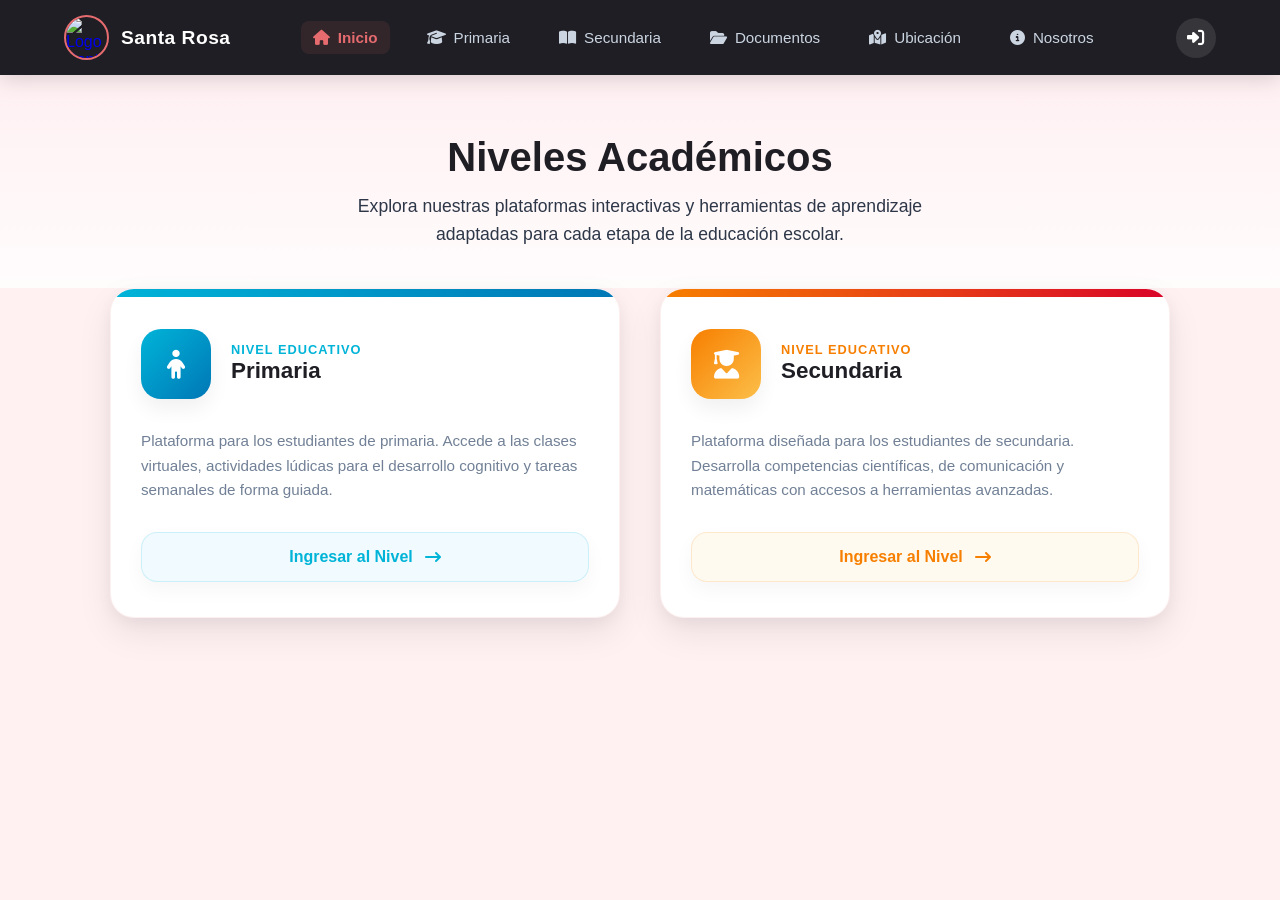
==== index.html @ b2865652 "Add internal CSS styles to index.html Added internal CSS styles for layout and design enhancements, " ====
<!DOCTYPE html>
<html lang="es">
<head>
    <meta charset="UTF-8">
    <meta name="viewport" content="width=device-width, initial-scale=1.0">
    <title>I.E. Santa Rosa de Santo Domingo | Inicio</title>
    <link rel="stylesheet" href="https://cdnjs.cloudflare.com/ajax/libs/font-awesome/6.4.0/css/all.min.css">
    <style>
        :root {
            --rosa-principal: #e56b6f;
            --rosa-suave: #fff0f2;
            --rosa-borde: #ffb7c5;
            --oscuro: #1e1e24;
            --oscuro-suave: #2a2b3d;
            --amarillo-crema: #fff3b0;
            --blanco: #ffffff;
            --texto-oscuro: #2d3748;
            --texto-mutado: #718096;
            
            /* Colores de acento para efectos 3D de las tarjetas */
            --color-primaria: #00b4d8;
            --color-secundaria: #f77f00;
            --sombra-premium: 0 15px 35px rgba(0, 0, 0, 0.08), 0 5px 15px rgba(0, 0, 0, 0.04);
        }

        /* SEGURIDAD CSS: Evita la selección de texto en toda la página */
        * {
            box-sizing: border-box;
            margin: 0;
            padding: 0;
            font-family: 'Segoe UI', Tahoma, Geneva, Verdana, sans-serif;
            cursor: default;
            -webkit-user-select: none;
            -moz-user-select: none;
            -ms-user-select: none;
            user-select: none;
        }

        body {
            background-color: var(--rosa-suave);
            color: var(--texto-oscuro);
            min-height: 100vh;
            display: flex;
            flex-direction: column;
        }

        /* NAV BAR ESTILO PREMIUM */
        header {
            background-color: var(--oscuro);
            padding: 15px 5%;
            display: flex;
            justify-content: space-between;
            align-items: center;
            position: sticky;
            top: 0;
            z-index: 1000;
            box-shadow: 0 4px 20px rgba(0,0,0,0.15);
        }

        .logo-container {
            display: flex;
            align-items: center;
            gap: 12px;
            text-decoration: none;
        }

        .logo-img {
            width: 45px;
            height: 45px;
            border-radius: 50%;
            border: 2px solid var(--rosa-principal);
            object-fit: cover;
        }

        .logo-texto {
            color: var(--blanco);
            font-weight: 700;
            font-size: 1.2rem;
            letter-spacing: 0.5px;
        }

        .nav-links {
            display: flex;
            list-style: none;
            gap: 25px;
            align-items: center;
        }

        .nav-links a {
            color: #cbd5e1;
            text-decoration: none;
            font-size: 0.95rem;
            font-weight: 500;
            transition: all 0.3s ease;
            display: flex;
            align-items: center;
            gap: 8px;
            padding: 8px 12px;
            border-radius: 8px;
        }

        .nav-links a:hover {
            color: var(--blanco);
            background-color: rgba(255, 255, 255, 0.08);
        }

        .nav-links li.activo a {
            color: var(--rosa-principal);
            font-weight: 600;
            background-color: rgba(229, 107, 111, 0.1);
        }

        /* SECCIÓN DE HÉROE / BIENVENIDA */
        .hero {
            text-align: center;
            padding: 60px 20px 40px 20px;
            background: linear-gradient(180deg, var(--rosa-suave) 0%, rgba(255,255,255,0.8) 100%);
        }

        .hero h1 {
            font-size: 2.5rem;
            color: var(--oscuro);
            margin-bottom: 12px;
            font-weight: 800;
        }

        .hero p {
            font-size: 1.1rem;
            color: var(--texto-mutated);
            max-width: 600px;
            margin: 0 auto;
            line-height: 1.6;
        }

        /* CONTENEDOR DE TARJETAS (CARDS GRID) */
        .academic-container {
            max-width: 1100px;
            margin: 0 auto 80px auto;
            padding: 0 20px;
            display: grid;
            grid-template-columns: repeat(auto-fit, minmax(340px, 1fr));
            gap: 40px;
            width: 100%;
        }

        /* DISEÑO REVOLUCIONARIO DE LAS TARJETAS */
        .level-card {
            background-color: var(--blanco);
            border-radius: 24px;
            overflow: hidden;
            box-shadow: var(--sombra-premium);
            transition: all 0.4s cubic-bezier(0.165, 0.84, 0.44, 1);
            position: relative;
            display: flex;
            flex-direction: column;
            border: 1px solid rgba(229, 107, 111, 0.1);
        }

        .level-card::before {
            content: '';
            position: absolute;
            top: 0;
            left: 0;
            width: 100%;
            height: 8px;
            transition: all 0.3s ease;
        }

        .level-card.primaria::before {
            background: linear-gradient(90deg, var(--color-primaria), #0077b6);
        }

        .level-card.secundaria::before {
            background: linear-gradient(90deg, var(--color-secundaria), #d90429);
        }

        .level-card:hover {
            transform: translateY(-8px);
            box-shadow: 0 25px 50px rgba(0, 0, 0, 0.12);
        }

        /* Cabecera interna de la Tarjeta */
        .card-header {
            padding: 40px 30px 20px 30px;
            display: flex;
            align-items: center;
            gap: 20px;
        }

        .card-icon {
            width: 70px;
            height: 70px;
            border-radius: 20px;
            display: flex;
            align-items: center;
            justify-content: center;
            font-size: 1.8rem;
            color: var(--blanco);
            box-shadow: 0 10px 20px rgba(0,0,0,0.06);
            transition: all 0.3s ease;
        }

        .primaria .card-icon {
            background: linear-gradient(135deg, #00b4d8 0%, #0077b6 100%);
        }

        .secundaria .card-icon {
            background: linear-gradient(135deg, #f77f00 0%, #fcbf49 100%);
        }

        .card-title-group h2 {
            font-size: 1.4rem;
            font-weight: 700;
            color: var(--oscuro);
            margin-bottom: 4px;
        }

        .card-title-group span {
            font-size: 0.8rem;
            font-weight: 600;
            text-transform: uppercase;
            letter-spacing: 1px;
        }

        .primaria .card-title-group span { color: var(--color-primaria); }
        .secundaria .card-title-group span { color: var(--color-secundaria); }

        /* Cuerpo de la Tarjeta */
        .card-body {
            padding: 10px 30px 35px 30px;
            display: flex;
            flex-direction: column;
            justify-content: space-between;
            flex-grow: 1;
        }

        .card-body p {
            color: var(--texto-mutado);
            font-size: 0.95rem;
            line-height: 1.6;
            margin-bottom: 30px;
        }

        /* Botón Interactuable Dinámico */
        .card-btn {
            display: flex;
            align-items: center;
            justify-content: center;
            gap: 12px;
            text-decoration: none;
            padding: 15px 25px;
            border-radius: 16px;
            font-weight: 600;
            font-size: 1rem;
            transition: all 0.3s ease;
            box-shadow: 0 8px 20px rgba(0, 0, 0, 0.04);
        }

        .primaria .card-btn {
            background-color: #f0faff;
            color: var(--color-primaria);
            border: 1px solid rgba(0, 180, 216, 0.15);
        }

        .primaria .card-btn:hover {
            background-color: var(--color-primaria);
            color: var(--blanco);
            box-shadow: 0 8px 25px rgba(0, 180, 216, 0.3);
        }

        .secundaria .card-btn {
            background-color: #fffaf0;
            color: var(--color-secundaria);
            border: 1px solid rgba(247, 127, 0, 0.15);
        }

        .secundaria .card-btn:hover {
            background-color: var(--color-secundaria);
            color: var(--blanco);
            box-shadow: 0 8px 25px rgba(247, 127, 0, 0.3);
        }

        /* PORTAL DE ACCESO / LOGOUT */
        .auth-section {
            display: flex;
            align-items: center;
        }

        .btn-admin {
            color: var(--blanco);
            background-color: rgba(255, 255, 255, 0.1);
            width: 40px;
            height: 40px;
            border-radius: 50%;
            display: flex;
            align-items: center;
            justify-content: center;
            font-size: 1.1rem;
            transition: all 0.3s ease;
            text-decoration: none;
        }

        .btn-admin:hover {
            background-color: var(--rosa-principal);
            transform: scale(1.05);
        }

        /* PANEL FLOTANTE CONTROL SOPORTE TI */
        .floating-edit-panel {
            position: fixed;
            bottom: 25px;
            right: 25px;
            background-color: var(--oscuro);
            border-radius: 16px;
            padding: 15px 20px;
            box-shadow: 0 10px 30px rgba(0,0,0,0.3);
            display: flex;
            align-items: center;
            gap: 15px;
            z-index: 2000;
            border: 1px solid rgba(255,255,255,0.1);
            animation: slideInUp 0.5s ease-out;
        }

        .floating-edit-panel span {
            color: var(--blanco);
            font-size: 0.9rem;
            font-weight: 600;
        }

        .btn-edit-mode {
            background-color: var(--rosa-principal);
            border: none;
            color: var(--blanco);
            padding: 8px 16px;
            border-radius: 8px;
            font-weight: 600;
            font-size: 0.85rem;
            transition: all 0.3s ease;
        }

        .btn-edit-mode:hover {
            background-color: #d85a5e;
            transform: translateY(-2px);
        }

        .hidden {
            display: none !important;
        }

        @keyframes slideInUp {
            from {
                transform: translateY(100px);
                opacity: 0;
            }
            to {
                transform: translateY(0);
                opacity: 1;
            }
        }
    </style>
</head>
<body>

    <header>
        <a href="index.html" class="logo-container">
            <img src="https://images.unsplash.com/photo-1546410531-bb4caa6b424d?auto=format&fit=crop&q=80&w=150" alt="Logo Santa Rosa" class="logo-img">
            <div class="logo-texto">Santa Rosa</div>
        </a>

        <ul class="nav-links">
            <li class="activo"><a href="index.html"><i class="fa-solid fa-house"></i> Inicio</a></li>
            <li><a href="SantaRosa/primaria.html"><i class="fa-solid fa-graduation-cap"></i> Primaria</a></li>
            <li><a href="SantaRosa/secundaria.html"><i class="fa-solid fa-book-open"></i> Secundaria</a></li>
            <li><a href="SantaRosa/documentos.html"><i class="fa-solid fa-folder-open"></i> Documentos</a></li>
            <li><a href="SantaRosa/ubicacion.html"><i class="fa-solid fa-map-location-dot"></i> Ubicación</a></li>
            <li><a href="SantaRosa/nosotros.html"><i class="fa-solid fa-circle-info"></i> Nosotros</a></li>
        </ul>

        <div class="auth-section" id="auth-navbar-section">
            <a id="btn-login-modal" class="btn-admin" title="Portal de Acceso">
                <i class="fa-solid fa-right-to-bracket"></i>
            </a>
        </div>
    </header>

    <section class="hero">
        <h1>Niveles Académicos</h1>
        <p>Explora nuestras plataformas interactivas y herramientas de aprendizaje adaptadas para cada etapa de la educación escolar.</p>
    </section>

    <main class="academic-container">
        
        <div class="level-card primaria">
            <div class="card-header">
                <div class="card-icon">
                    <i class="fa-solid fa-child"></i>
                </div>
                <div class="card-title-group">
                    <span>Nivel Educativo</span>
                    <h2>Primaria</h2>
                </div>
            </div>
            <div class="card-body">
                <p>Plataforma para los estudiantes de primaria. Accede a las clases virtuales, actividades lúdicas para el desarrollo cognitivo y tareas semanales de forma guiada.</p>
                <a href="SantaRosa/primaria.html" class="card-btn">
                    <span>Ingresar al Nivel</span>
                    <i class="fa-solid fa-arrow-right-long"></i>
                </a>
            </div>
        </div>

        <div class="level-card secundaria">
            <div class="card-header">
                <div class="card-icon">
                    <i class="fa-solid fa-user-graduate"></i>
                </div>
                <div class="card-title-group">
                    <span>Nivel Educativo</span>
                    <h2>Secundaria</h2>
                </div>
            </div>
            <div class="card-body">
                <p>Plataforma diseñada para los estudiantes de secundaria. Desarrolla competencias científicas, de comunicación y matemáticas con accesos a herramientas avanzadas.</p>
                <a href="SantaRosa/secundaria.html" class="card-btn">
                    <span>Ingresar al Nivel</span>
                    <i class="fa-solid fa-arrow-right-long"></i>
                </a>
            </div>
        </div>

    </main>

    <div id="admin-floating-panel" class="floating-edit-panel hidden">
        <span><i class="fa-solid fa-screwdriver-wrench"></i> Modo Administrador Activo</span>
        <button class="btn-edit-mode" onclick="alert('Iniciando entorno dinámico de personalización...')">Editar Página</button>
    </div>

    <script>
        // SEGURIDAD FRONT-END: Deshabilitar F12, Ctrl+U, etc.
        document.onkeydown = function(e) {
            if(e.keyCode == 123 || 
               (e.ctrlKey && e.shiftKey && (e.keyCode == 73 || e.keyCode == 74 || e.keyCode == 67)) || 
               (e.ctrlKey && e.keyCode == 85)) { 
                return false;
            }
        };

        // Simulación lógica del portal de accesos
        document.addEventListener("DOMContentLoaded", () => {
            const loginBtn = document.getElementById('btn-login-modal');
            const authSection = document.getElementById('auth-navbar-section');
            const adminPanel = document.getElementById('admin-floating-panel');

            if (loginBtn) {
                loginBtn.addEventListener('click', (e) => {
                    e.preventDefault();
                    
                    // Simulación del login exitoso como Soporte TI
                    const rolSimulado = "Soporte TI"; 

                    authSection.innerHTML = `
                        <div style="display: flex; align-items: center; gap: 15px;">
                            <span style="color: #fff; font-size: 0.85rem; font-weight: 600; background: rgba(229,107,111,0.2); padding: 5px 12px; border-radius: 20px; border: 1px dashed var(--rosa-principal);">
                                <i class="fa-solid fa-user-shield"></i> ${rolSimulado}
                            </span>
                            <button id="btn-logout" class="btn-admin" title="Cerrar Sesión" style="border:none; cursor:pointer;">
                                <i class="fa-solid fa-right-from-bracket"></i>
                            </button>
                        </div>
                    `;

                    // Habilita panel de edición dinámico únicamente a Soporte TI
                    if (rolSimulado === "Soporte TI") {
                        adminPanel.classList.remove('hidden');
                    }
                });
            }

            // Gestión del botón logout
            authSection.addEventListener('click', (e) => {
                const logoutBtn = e.target.closest('#btn-logout');
                if (logoutBtn) {
                    e.preventDefault();
                    location.reload(); // Recarga la página para restaurar el estado original de la barra
                }
            });
        });
    </script>
</body>
</html>
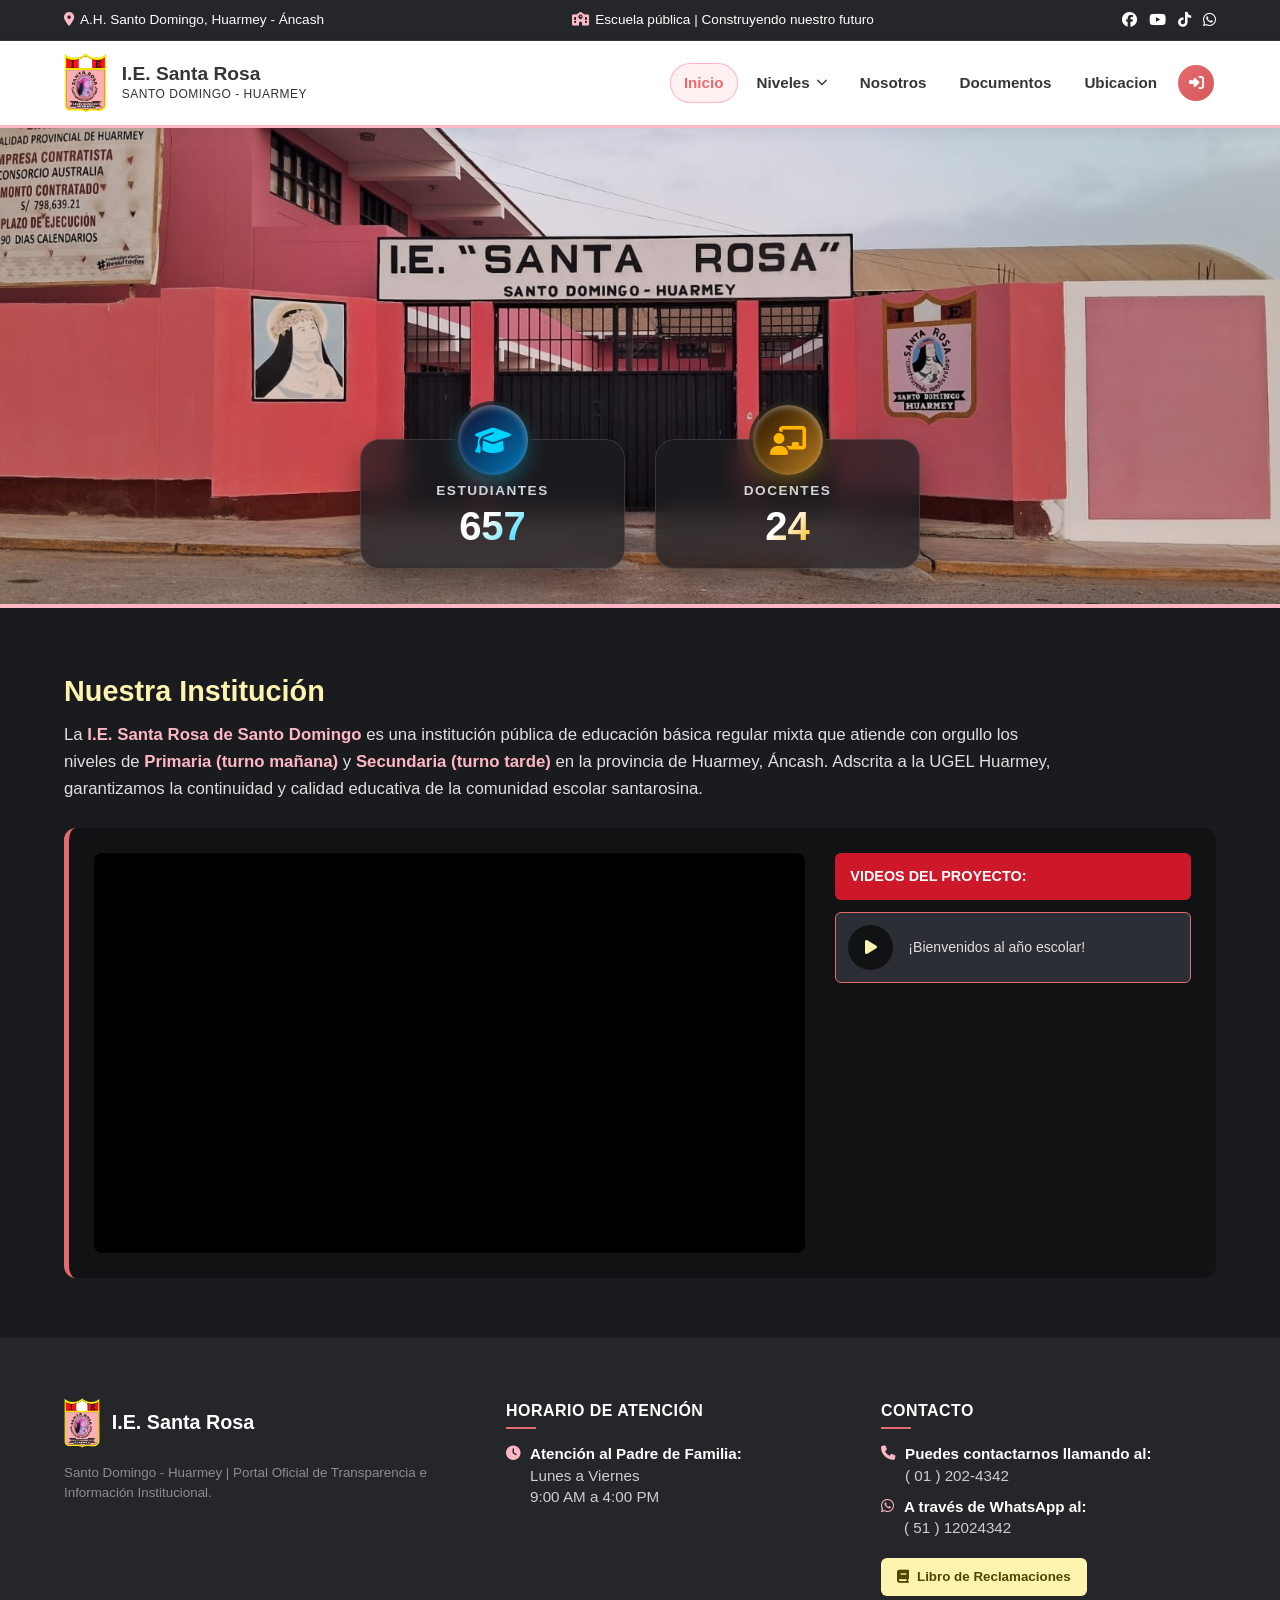
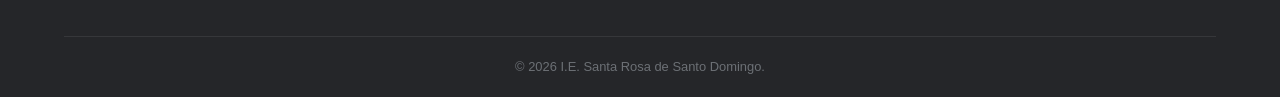
==== commit ffa744da: "Update print statement from 'Hello' to 'Goodbye'" ====
--- a/index.html
+++ b/index.html
@@ -10,17 +10,16 @@
             --rosa-principal: #e56b6f;
             --rosa-suave: #fff0f2;
             --rosa-borde: #ffb7c5;
-            --oscuro: #1e1e24;
-            --oscuro-suave: #2a2b3d;
+            --oscuro: #252629;
+            --oscuro-suave: #333538;
             --amarillo-crema: #fff3b0;
             --blanco: #ffffff;
-            --texto-oscuro: #2d3748;
-            --texto-mutado: #718096;
+            --texto-oscuro: #333333;
+            --texto-mutado: #666666;
             
-            /* Colores de acento para efectos 3D de las tarjetas */
-            --color-primaria: #00b4d8;
-            --color-secundaria: #f77f00;
-            --sombra-premium: 0 15px 35px rgba(0, 0, 0, 0.08), 0 5px 15px rgba(0, 0, 0, 0.04);
+            /* Colores de acento para efectos 3D */
+            --glow-estudiantes: #00d2ff;
+            --glow-docentes: #ffb703;
         }
 
         /* SEGURIDAD CSS: Evita la selección de texto en toda la página */
@@ -36,455 +35,1035 @@
             user-select: none;
         }
 
+        img {
+            -webkit-user-drag: none;
+            user-drag: none;
+        }
+
+        a, button, .playlist-video-item, .role-card-3d, #closeModal, #backToRoles, .btn-admin-action, .btn-admin-action-danger {
+            cursor: pointer;
+        }
+
         body {
-            background-color: var(--rosa-suave);
+            background-color: #fcf8f8;
             color: var(--texto-oscuro);
-            min-height: 100vh;
-            display: flex;
-            flex-direction: column;
-        }
-
-        /* NAV BAR ESTILO PREMIUM */
-        header {
+            line-height: 1.6;
+        }
+
+        /* CLASE CLAVE PARA OCULTAR ELEMENTOS ELEMENTALMENTE */
+        .hidden {
+            display: none !important;
+        }
+
+        /* BANNER INFORMATIVO SUPERIOR */
+        .top-info-bar {
             background-color: var(--oscuro);
-            padding: 15px 5%;
+            color: var(--blanco);
+            font-size: 0.85em;
+            padding: 8px 5%;
             display: flex;
             justify-content: space-between;
             align-items: center;
+            flex-wrap: wrap;
+            gap: 15px;
+            border-bottom: 1px solid rgba(255, 255, 255, 0.08);
+        }
+
+        .top-info-item {
+            display: flex;
+            align-items: center;
+            gap: 6px;
+        }
+
+        .top-info-item i { color: var(--rosa-borde); }
+
+        .top-social-links {
+            display: flex;
+            gap: 12px;
+            align-items: center;
+        }
+
+        .top-social-links a {
+            color: var(--blanco);
+            font-size: 1.1em;
+            transition: color 0.3s;
+        }
+
+        .top-social-links a:hover { color: var(--rosa-principal); }
+
+        /* BARRA DE NAVEGACIÓN */
+        .main-navbar {
+            background-color: var(--blanco);
+            display: flex;
+            justify-content: space-between;
+            align-items: center;
+            padding: 12px 5%;
+            box-shadow: 0 4px 15px rgba(0,0,0,0.06);
+            border-bottom: 3px solid var(--rosa-borde);
             position: sticky;
             top: 0;
             z-index: 1000;
-            box-shadow: 0 4px 20px rgba(0,0,0,0.15);
-        }
-
-        .logo-container {
-            display: flex;
-            align-items: center;
-            gap: 12px;
+        }
+
+        .navbar-brand {
+            display: flex;
+            align-items: center;
+            gap: 15px;
             text-decoration: none;
-        }
-
-        .logo-img {
-            width: 45px;
-            height: 45px;
+            color: var(--texto-oscuro);
+        }
+
+        .navbar-brand img {
+            height: 60px;
+            width: auto;
+            object-fit: contain;
+        }
+
+        .brand-text h2 {
+            font-size: 1.2em;
+            font-weight: 700;
+            color: var(--oscuro-suave);
+            line-height: 1.2;
+        }
+
+        .brand-text p {
+            font-size: 0.75em;
+            color: var(--texto-mutated);
+            text-transform: uppercase;
+            letter-spacing: 0.5px;
+        }
+
+        .nav-menu {
+            display: flex;
+            list-style: none;
+            gap: 5px;
+            align-items: center;
+        }
+
+        .nav-menu li { position: relative; }
+
+        .nav-menu li a {
+            text-decoration: none;
+            color: var(--oscuro-suave);
+            font-weight: 600;
+            font-size: 0.95em;
+            padding: 8px 14px;
+            border-radius: 20px;
+            display: flex;
+            align-items: center;
+            gap: 6px;
+            transition: all 0.2s ease;
+        }
+
+        .nav-menu li a:hover, .nav-menu li a.active, .nav-menu li:hover > a {
+            color: var(--rosa-principal);
+            background-color: var(--rosa-suave);
+            box-shadow: inset 0 0 0 1px var(--rosa-borde);
+        }
+
+        /* DISEÑO DESPLEGABLE REFINADO */
+        .dropdown-menu {
+            position: absolute;
+            top: 100%;
+            left: 50%;
+            transform: translateX(-50%) translateY(10px);
+            background-color: var(--blanco);
+            min-width: 200px;
+            box-shadow: 0 8px 24px rgba(0, 0, 0, 0.12);
+            border-radius: 12px;
+            border: 1px solid var(--rosa-borde);
+            list-style: none;
+            padding: 8px 0;
+            opacity: 0;
+            visibility: hidden;
+            transition: opacity 0.3s ease, transform 0.3s ease, visibility 0.3s;
+            z-index: 1100;
+        }
+
+        .nav-menu li:hover .dropdown-menu {
+            opacity: 1;
+            visibility: visible;
+            transform: translateX(-50%) translateY(4px);
+        }
+
+        .dropdown-menu li a {
+            color: var(--texto-oscuro) !important;
+            border-radius: 0 !important;
+            padding: 10px 20px !important;
+            font-weight: 500;
+            font-size: 0.9em;
+            box-shadow: none !important;
+            background: transparent !important;
+            display: block;
+            text-align: left;
+        }
+
+        .dropdown-menu li a:hover {
+            color: var(--rosa-principal) !important;
+            background-color: var(--rosa-suave) !important;
+        }
+
+        /* ESTILOS PARA LA SECCIÓN DE AUTENTICACIÓN DINÁMICA DEL NAVBAR */
+        .user-nav-profile-container {
+            display: flex;
+            align-items: center;
+            gap: 10px;
+            background-color: var(--rosa-principal);
+            padding: 6px 14px;
+            border-radius: 25px;
+            color: white;
+            box-shadow: 0 4px 10px rgba(229, 107, 111, 0.2);
+        }
+
+        .user-nav-avatar {
+            background-color: white;
             border-radius: 50%;
-            border: 2px solid var(--rosa-principal);
-            object-fit: cover;
-        }
-
-        .logo-texto {
-            color: var(--blanco);
-            font-weight: 700;
-            font-size: 1.2rem;
-            letter-spacing: 0.5px;
-        }
-
-        .nav-links {
-            display: flex;
-            list-style: none;
-            gap: 25px;
-            align-items: center;
-        }
-
-        .nav-links a {
-            color: #cbd5e1;
+            width: 30px;
+            height: 30px;
+            display: flex;
+            align-items: center;
+            justify-content: center;
+            color: var(--rosa-principal);
+            font-weight: bold;
+            font-size: 14px;
+        }
+
+        .user-nav-info {
+            text-align: left;
+            line-height: 1.1;
+        }
+
+        .user-nav-name {
+            font-size: 13px;
+            font-weight: bold;
+            display: block;
+        }
+
+        .user-nav-role {
+            font-size: 11px;
+            opacity: 0.9;
+        }
+
+        .user-nav-logout-btn {
+            background: none;
+            border: none;
+            color: white;
+            font-size: 13px;
+            margin-left: 6px;
+            padding: 2px;
+            transition: transform 0.2s;
+        }
+        .user-nav-logout-btn:hover {
+            transform: scale(1.15);
+        }
+
+        /* BOTÓN DE ACCESO REEMPLAZADO POR CONTENEDOR FLOTANTE */
+        .btn-admin {
+            background: linear-gradient(135deg, var(--rosa-principal) 0%, #d4575b 100%);
+            color: var(--blanco) !important;
+            width: 40px;
+            height: 40px;
+            padding: 0 !important;
+            border-radius: 50% !important;
+            border: 2px solid var(--blanco);
             text-decoration: none;
-            font-size: 0.95rem;
-            font-weight: 500;
-            transition: all 0.3s ease;
-            display: flex;
-            align-items: center;
-            gap: 8px;
-            padding: 8px 12px;
-            border-radius: 8px;
-        }
-
-        .nav-links a:hover {
-            color: var(--blanco);
-            background-color: rgba(255, 255, 255, 0.08);
-        }
-
-        .nav-links li.activo a {
-            color: var(--rosa-principal);
-            font-weight: 600;
-            background-color: rgba(229, 107, 111, 0.1);
-        }
-
-        /* SECCIÓN DE HÉROE / BIENVENIDA */
-        .hero {
-            text-align: center;
-            padding: 60px 20px 40px 20px;
-            background: linear-gradient(180deg, var(--rosa-suave) 0%, rgba(255,255,255,0.8) 100%);
-        }
-
-        .hero h1 {
-            font-size: 2.5rem;
-            color: var(--oscuro);
-            margin-bottom: 12px;
-            font-weight: 800;
-        }
-
-        .hero p {
-            font-size: 1.1rem;
-            color: var(--texto-mutated);
-            max-width: 600px;
-            margin: 0 auto;
-            line-height: 1.6;
-        }
-
-        /* CONTENEDOR DE TARJETAS (CARDS GRID) */
-        .academic-container {
-            max-width: 1100px;
-            margin: 0 auto 80px auto;
-            padding: 0 20px;
-            display: grid;
-            grid-template-columns: repeat(auto-fit, minmax(340px, 1fr));
-            gap: 40px;
-            width: 100%;
-        }
-
-        /* DISEÑO REVOLUCIONARIO DE LAS TARJETAS */
-        .level-card {
-            background-color: var(--blanco);
-            border-radius: 24px;
+            display: inline-flex !important;
+            align-items: center;
+            justify-content: center;
+            font-size: 1.1em;
+            animation: pulseAdmin 2.5s infinite alternate;
+        }
+
+        @keyframes pulseAdmin {
+            0% { box-shadow: 0 4px 10px rgba(0,0,0,0.1); transform: scale(1); }
+            100% { box-shadow: 0 4px 15px rgba(229, 107, 111, 0.4); transform: scale(1.05); }
+        }
+
+        /* HERO SLIDER */
+        .hero-section {
+            position: relative;
+            border-bottom: 4px solid var(--rosa-borde);
+            height: 480px;
             overflow: hidden;
-            box-shadow: var(--sombra-premium);
-            transition: all 0.4s cubic-bezier(0.165, 0.84, 0.44, 1);
-            position: relative;
-            display: flex;
-            flex-direction: column;
-            border: 1px solid rgba(229, 107, 111, 0.1);
-        }
-
-        .level-card::before {
-            content: '';
+            background-color: transparent;
+        }
+
+        .hero-bg-slider, .slide {
             position: absolute;
             top: 0;
             left: 0;
             width: 100%;
-            height: 8px;
-            transition: all 0.3s ease;
-        }
-
-        .level-card.primaria::before {
-            background: linear-gradient(90deg, var(--color-primaria), #0077b6);
-        }
-
-        .level-card.secundaria::before {
-            background: linear-gradient(90deg, var(--color-secundaria), #d90429);
-        }
-
-        .level-card:hover {
-            transform: translateY(-8px);
-            box-shadow: 0 25px 50px rgba(0, 0, 0, 0.12);
-        }
-
-        /* Cabecera interna de la Tarjeta */
-        .card-header {
-            padding: 40px 30px 20px 30px;
-            display: flex;
-            align-items: center;
-            gap: 20px;
-        }
-
-        .card-icon {
+            height: 100%;
+        }
+
+        .slide {
+            background-size: cover;
+            background-position: center;
+            background-repeat: no-repeat;
+            opacity: 0;
+            transition: opacity 1.5s ease-in-out;
+            filter: none;
+        }
+
+        .slide.active { 
+            opacity: 1;  
+        }
+
+        /* CONTADORES AJUSTADOS */
+        .hero-counters-overlay {
+            position: absolute;
+            bottom: 35px;
+            left: 50%;
+            transform: translateX(-50%);
+            width: 100%;
+            max-width: 600px;
+            display: grid;
+            grid-template-columns: 1fr 1fr;
+            gap: 30px;
+            padding: 0 20px;
+            z-index: 10;
+        }
+
+        .elementor-counter {
+            position: relative;
+            background: rgba(28, 29, 32, 0.75);
+            backdrop-filter: blur(12px);
+            -webkit-backdrop-filter: blur(12px);
+            border: 1px solid rgba(255, 255, 255, 0.12);
+            border-radius: 20px;
+            padding: 40px 15px 20px 15px;
+            text-align: center;
+            color: var(--blanco);
+            box-shadow: 0 15px 35px rgba(0, 0, 0, 0.4);
+            transition: transform 0.3s ease, border-color 0.3s ease;
+        }
+
+        .elementor-counter:hover {
+            transform: translateY(-5px);
+            border-color: rgba(255, 255, 255, 0.25);
+        }
+
+        .icon-box-3d {
+            position: absolute;
+            top: -35px;
+            left: 50%;
+            transform: translateX(-50%);
             width: 70px;
             height: 70px;
-            border-radius: 20px;
-            display: flex;
-            align-items: center;
+            border-radius: 50%;
+            display: flex;
             justify-content: center;
-            font-size: 1.8rem;
+            align-items: center;
+            font-size: 1.8em;
+            z-index: 5;
+            transition: transform 0.3s ease;
+        }
+
+        .bg-student-3d {
+            background: linear-gradient(135deg, #120e2e 0%, #0077b6 100%);
+            color: var(--glow-estudiantes);
+            box-shadow: 0 8px 20px rgba(0, 210, 255, 0.3), 
+                        inset 0 2px 6px rgba(255, 255, 255, 0.4),
+                        0 0 0 4px rgba(28, 29, 32, 0.8);
+            animation: floatUpDown 4s ease-in-out infinite alternate;
+        }
+
+        .bg-teacher-3d {
+            background: linear-gradient(135deg, #241400 0%, #b7791f 100%);
+            color: var(--glow-docentes);
+            box-shadow: 0 8px 20px rgba(255, 183, 3, 0.3), 
+                        inset 0 2px 6px rgba(255, 255, 255, 0.4),
+                        0 0 0 4px rgba(28, 29, 32, 0.8);
+            animation: floatUpDown 4.5s ease-in-out infinite alternate;
+        }
+
+        @keyframes floatUpDown {
+            0% { transform: translateX(-50%) translateY(0); }
+            100% { transform: translateX(-50%) translateY(-8px); }
+        }
+
+        .elementor-counter-title {
+            font-size: 0.85em;
+            font-weight: 700;
+            text-transform: uppercase;
+            letter-spacing: 1.5px;
+            color: #d1d5db;
+            margin-bottom: 2px;
+        }
+
+        .elementor-counter-number-wrapper {
+            font-size: 2.5em;
+            font-weight: 800;
+            line-height: 1.1;
+        }
+
+        .num-student {
+            background: linear-gradient(135deg, #ffffff 40%, var(--glow-estudiantes) 100%);
+            -webkit-background-clip: text;
+            -webkit-text-fill-color: transparent;
+        }
+
+        .num-teacher {
+            background: linear-gradient(135deg, #ffffff 40%, var(--glow-docentes) 100%);
+            -webkit-background-clip: text;
+            -webkit-text-fill-color: transparent;
+        }
+
+        /* SECCIÓN MULTIMEDIA OPTIMIZADA */
+        .project-section {
+            background-color: #1a1b1e;
             color: var(--blanco);
-            box-shadow: 0 10px 20px rgba(0,0,0,0.06);
-            transition: all 0.3s ease;
-        }
-
-        .primaria .card-icon {
-            background: linear-gradient(135deg, #00b4d8 0%, #0077b6 100%);
-        }
-
-        .secundaria .card-icon {
-            background: linear-gradient(135deg, #f77f00 0%, #fcbf49 100%);
-        }
-
-        .card-title-group h2 {
-            font-size: 1.4rem;
+            padding: 60px 5%;
+        }
+
+        .project-container { max-width: 1200px; margin: 0 auto; }
+        
+        .project-intro-text h2 { 
+            font-size: 1.8em; 
+            color: var(--amarillo-crema); 
+            margin-bottom: 8px; 
+            font-weight: 700; 
+        }
+        .project-intro-text p { 
+            color: #e0e0e0; 
+            margin-bottom: 25px; 
+            max-width: 1000px; 
+            font-size: 1.05em;
+        }
+        .project-intro-text strong {
+            color: var(--rosa-borde);
+            font-weight: 600;
+        }
+
+        .ucv-video-layout { display: grid; grid-template-columns: 2fr 1fr; gap: 30px; background-color: #111214; padding: 25px; border-radius: 12px; border-left: 5px solid var(--rosa-principal); }
+        .video-player-box { position: relative; width: 100%; aspect-ratio: 16 / 9; background-color: #000; border-radius: 8px; overflow: hidden; }
+        .video-player-box iframe { position: absolute; top: 0; left: 0; width: 100%; height: 100%; border: none; }
+        .ucv-playlist-side { display: flex; flex-direction: column; gap: 12px; max-height: 450px; overflow-y: auto; }
+        .playlist-header-title { background-color: #cc1829; color: var(--blanco); padding: 12px 15px; font-size: 0.9em; font-weight: bold; border-radius: 6px; text-transform: uppercase; }
+        .playlist-video-item { background-color: #202226; border-radius: 6px; padding: 12px; display: flex; align-items: center; gap: 15px; border: 1px solid #2d3035; transition: background 0.2s; }
+        .playlist-video-item:hover { background-color: #2b2e34; }
+        .playlist-video-item.playing-now { background-color: #2b2e34; border-color: var(--rosa-principal); }
+        .video-item-thumb { width: 45px; height: 45px; background-color: #111214; border-radius: 50%; display: flex; justify-content: center; align-items: center; color: var(--amarillo-crema); flex-shrink: 0; }
+        .video-item-details { color: #e0e0e0; font-size: 0.88em; font-weight: 500; }
+
+        /* PIE DE PÁGINA */
+        .main-footer { background-color: var(--oscuro); color: #bbb; padding: 60px 5% 20px 5%; font-size: 0.95em; }
+        .footer-container { 
+            max-width: 1200px; 
+            margin: 0 auto; 
+            display: grid; 
+            grid-template-columns: 1.2fr 1fr 1fr; 
+            gap: 40px; 
+            padding-bottom: 40px; 
+            border-bottom: 1px solid rgba(255, 255, 255, 0.08); 
+        }
+        
+        .footer-logo-side { display: flex; flex-direction: column; gap: 15px; }
+        .footer-logo { display: flex; align-items: center; gap: 12px; color: var(--blanco); }
+        .footer-logo img { height: 50px; width: auto; }
+        .footer-logo h3 { font-size: 1.3em; font-weight: 700; color: var(--blanco); }
+        .footer-text-muted { font-size: 0.88em; color: #8a8d91; line-height: 1.5; }
+        
+        .footer-box h3 { color: var(--blanco); margin-bottom: 20px; font-size: 1.05em; font-weight: 700; text-transform: uppercase; letter-spacing: 0.5px; position: relative; }
+        .footer-box h3::after { content: ''; position: absolute; left: 0; bottom: -6px; width: 30px; height: 2px; background-color: var(--rosa-principal); }
+        
+        .footer-info-list { list-style: none; display: flex; flex-direction: column; gap: 10px; }
+        .footer-info-list li { display: flex; align-items: flex-start; gap: 10px; line-height: 1.4; color: #ccced1; }
+        .footer-info-list li i { color: var(--rosa-borde); margin-top: 3px; font-size: 0.95em; }
+        .footer-info-list li strong { color: var(--blanco); font-weight: 600; }
+        
+        .reclamaciones-link {
+            display: inline-flex;
+            align-items: center;
+            gap: 8px;
+            background-color: var(--amarillo-crema);
+            color: #514600 !important;
+            text-decoration: none;
+            padding: 8px 16px;
+            border-radius: 6px;
             font-weight: 700;
-            color: var(--oscuro);
-            margin-bottom: 4px;
-        }
-
-        .card-title-group span {
-            font-size: 0.8rem;
+            font-size: 0.88em;
+            margin-top: 5px;
+            transition: opacity 0.2s;
+        }
+        .reclamaciones-link:hover { opacity: 0.9; }
+
+        .footer-bottom { text-align: center; padding-top: 20px; font-size: 0.85em; color: #6c7075; }
+
+        /* ESTILOS DE EFECTO 3D INTERACTIVOS PARA LAS TARJETAS */
+        .role-card-3d {
+            border: 1px solid #eaeded;
+            border-radius: 12px;
+            padding: 22px 15px;
+            text-align: center;
+            cursor: pointer;
+            background-color: #ffffff;
+            box-shadow: 0 4px 6px rgba(0,0,0,0.03);
+            transition: all 0.25s cubic-bezier(0.4, 0, 0.2, 1);
+        }
+        .role-card-3d:hover {
+            transform: translateY(-4px);
+            border-color: #f4b400 !important;
+            box-shadow: 0 10px 20px rgba(244, 180, 0, 0.15);
+        }
+        .role-card-3d span {
             font-weight: 600;
-            text-transform: uppercase;
-            letter-spacing: 1px;
-        }
-
-        .primaria .card-title-group span { color: var(--color-primaria); }
-        .secundaria .card-title-group span { color: var(--color-secundaria); }
-
-        /* Cuerpo de la Tarjeta */
-        .card-body {
-            padding: 10px 30px 35px 30px;
-            display: flex;
-            flex-direction: column;
-            justify-content: space-between;
-            flex-grow: 1;
-        }
-
-        .card-body p {
-            color: var(--texto-mutado);
-            font-size: 0.95rem;
-            line-height: 1.6;
-            margin-bottom: 30px;
-        }
-
-        /* Botón Interactuable Dinámico */
-        .card-btn {
-            display: flex;
-            align-items: center;
-            justify-content: center;
-            gap: 12px;
-            text-decoration: none;
-            padding: 15px 25px;
-            border-radius: 16px;
-            font-weight: 600;
-            font-size: 1rem;
-            transition: all 0.3s ease;
-            box-shadow: 0 8px 20px rgba(0, 0, 0, 0.04);
-        }
-
-        .primaria .card-btn {
-            background-color: #f0faff;
-            color: var(--color-primaria);
-            border: 1px solid rgba(0, 180, 216, 0.15);
-        }
-
-        .primaria .card-btn:hover {
-            background-color: var(--color-primaria);
-            color: var(--blanco);
-            box-shadow: 0 8px 25px rgba(0, 180, 216, 0.3);
-        }
-
-        .secundaria .card-btn {
-            background-color: #fffaf0;
-            color: var(--color-secundaria);
-            border: 1px solid rgba(247, 127, 0, 0.15);
-        }
-
-        .secundaria .card-btn:hover {
-            background-color: var(--color-secundaria);
-            color: var(--blanco);
-            box-shadow: 0 8px 25px rgba(247, 127, 0, 0.3);
-        }
-
-        /* PORTAL DE ACCESO / LOGOUT */
-        .auth-section {
-            display: flex;
-            align-items: center;
-        }
-
-        .btn-admin {
-            color: var(--blanco);
-            background-color: rgba(255, 255, 255, 0.1);
-            width: 40px;
-            height: 40px;
-            border-radius: 50%;
-            display: flex;
-            align-items: center;
-            justify-content: center;
-            font-size: 1.1rem;
-            transition: all 0.3s ease;
-            text-decoration: none;
-        }
-
-        .btn-admin:hover {
-            background-color: var(--rosa-principal);
-            transform: scale(1.05);
-        }
-
-        /* PANEL FLOTANTE CONTROL SOPORTE TI */
-        .floating-edit-panel {
+            font-size: 15px;
+            color: #333333;
+            display: block;
+            margin-top: 10px;
+        }
+
+        /* ESTILOS PARA EL PANEL DE SOPORTE TI FLOTANTE */
+        .admin-panel {
             position: fixed;
             bottom: 25px;
             right: 25px;
-            background-color: var(--oscuro);
-            border-radius: 16px;
-            padding: 15px 20px;
-            box-shadow: 0 10px 30px rgba(0,0,0,0.3);
-            display: flex;
-            align-items: center;
-            gap: 15px;
-            z-index: 2000;
-            border: 1px solid rgba(255,255,255,0.1);
-            animation: slideInUp 0.5s ease-out;
-        }
-
-        .floating-edit-panel span {
-            color: var(--blanco);
-            font-size: 0.9rem;
+            z-index: 3000;
+            background-color: #1e1e24;
+            color: #ffffff;
+            border: 2px solid #ff4d6d;
+            border-radius: 14px;
+            padding: 18px;
+            box-shadow: 0px 8px 25px rgba(0, 0, 0, 0.4);
+            width: 280px;
+        }
+
+        .admin-panel-header {
+            font-weight: 700;
+            border-bottom: 1px solid #444;
+            padding-bottom: 10px;
+            margin-bottom: 12px;
+            color: #ff6b6b;
+            display: flex;
+            align-items: center;
+            gap: 8px;
+            font-size: 0.95em;
+        }
+
+        .btn-admin-action, .btn-admin-action-danger {
+            width: 100%;
+            padding: 10px 12px;
+            margin-bottom: 8px;
+            border: none;
+            border-radius: 6px;
             font-weight: 600;
-        }
-
-        .btn-edit-mode {
-            background-color: var(--rosa-principal);
-            border: none;
-            color: var(--blanco);
-            padding: 8px 16px;
-            border-radius: 8px;
-            font-weight: 600;
-            font-size: 0.85rem;
-            transition: all 0.3s ease;
-        }
-
-        .btn-edit-mode:hover {
-            background-color: #d85a5e;
-            transform: translateY(-2px);
-        }
-
-        .hidden {
-            display: none !important;
-        }
-
-        @keyframes slideInUp {
-            from {
-                transform: translateY(100px);
-                opacity: 0;
+            text-align: left;
+            font-size: 0.85em;
+            display: flex;
+            align-items: center;
+            gap: 10px;
+            transition: background-color 0.2s, transform 0.1s;
+        }
+        .btn-admin-action:active, .btn-admin-action-danger:active {
+            transform: scale(0.98);
+        }
+
+        .btn-admin-action {
+            background-color: #3a3f58;
+            color: #fff;
+        }
+
+        .btn-admin-action:hover {
+            background-color: #4e5578;
+        }
+
+        .btn-admin-action-danger {
+            background-color: #8b2635;
+            color: #fff;
+        }
+
+        .btn-admin-action-danger:hover {
+            background-color: #b3394b;
+        }
+
+        /* RESPONSIVE */
+        @media (max-width: 768px) {
+            .ucv-video-layout { grid-template-columns: 1fr; }
+            .hero-section { height: 520px; }
+            .hero-counters-overlay { 
+                grid-template-columns: 1fr; 
+                gap: 55px; 
+                max-width: 320px; 
+                bottom: 20px;
             }
-            to {
-                transform: translateY(0);
-                opacity: 1;
-            }
+            .nav-menu { display: none; }
+            .top-info-bar { flex-direction: column; text-align: center; justify-content: center; gap: 10px; padding: 10px 5%; }
+            .footer-container { grid-template-columns: 1fr; gap: 30px; }
+            .admin-panel { right: 15px; bottom: 15px; width: calc(100% - 30px); max-width: 320px; }
         }
     </style>
 </head>
 <body>
 
-    <header>
-        <a href="index.html" class="logo-container">
-            <img src="https://images.unsplash.com/photo-1546410531-bb4caa6b424d?auto=format&fit=crop&q=80&w=150" alt="Logo Santa Rosa" class="logo-img">
-            <div class="logo-texto">Santa Rosa</div>
+    <div class="top-info-bar">
+        <div class="top-info-item">
+            <i class="fa-solid fa-location-dot"></i> 
+            <span>A.H. Santo Domingo, Huarmey - Áncash</span>
+        </div>
+        
+        <div class="top-info-item">
+            <i class="fa-solid fa-school"></i> 
+            <span>Escuela pública | Construyendo nuestro futuro</span>
+        </div>
+        
+        <div class="top-social-links">
+            <a href="#" title="Facebook"><i class="fa-brands fa-facebook"></i></a>
+            <a href="#" title="YouTube"><i class="fa-brands fa-youtube"></i></a>
+            <a href="#" title="TikTok"><i class="fa-brands fa-tiktok"></i></a>
+            <a href="#" title="WhatsApp"><i class="fa-brands fa-whatsapp"></i></a>
+        </div>
+    </div>
+
+    <nav class="main-navbar">
+        <a href="index.html" class="navbar-brand">
+            <img src="IMG/Logo.png" alt="Insignia I.E. Santa Rosa">
+            <div class="brand-text">
+                <h2>I.E. Santa Rosa</h2>
+                <p>Santo Domingo - Huarmey</p>
+            </div>
         </a>
 
-        <ul class="nav-links">
-            <li class="activo"><a href="index.html"><i class="fa-solid fa-house"></i> Inicio</a></li>
-            <li><a href="SantaRosa/primaria.html"><i class="fa-solid fa-graduation-cap"></i> Primaria</a></li>
-            <li><a href="SantaRosa/secundaria.html"><i class="fa-solid fa-book-open"></i> Secundaria</a></li>
-            <li><a href="SantaRosa/documentos.html"><i class="fa-solid fa-folder-open"></i> Documentos</a></li>
-            <li><a href="SantaRosa/ubicacion.html"><i class="fa-solid fa-map-location-dot"></i> Ubicación</a></li>
-            <li><a href="SantaRosa/nosotros.html"><i class="fa-solid fa-circle-info"></i> Nosotros</a></li>
+        <ul class="nav-menu">
+            <li><a href="index.html" class="active">Inicio</a></li>
+            <li>
+                <a href="javascript:void(0);">Niveles <i class="fa-solid fa-chevron-down" style="font-size: 0.75em;"></i></a>
+                <ul class="dropdown-menu">
+                    <li><a href="SantaRosa/primaria.html">Primaria</a></li>
+                    <li><a href="SantaRosa/secundaria.html">Secundaria</a></li>
+                </ul>
+            </li>
+            <li><a href="SantaRosa/nosotros.html">Nosotros</a></li>
+            <li><a href="SantaRosa/documentos.html">Documentos</a></li>
+            <li><a href="SantaRosa/contacto.html">Ubicacion</a></li>
+            
+            <!-- SECCIÓN DE AUTENTICACIÓN DINÁMICA DE LA NAVBAR -->
+            <li id="navbar-auth-section">
+                <a id="btn-login-modal" class="btn-admin" title="Portal de Acceso">
+                    <i class="fa-solid fa-right-to-bracket"></i>
+                </a>
+            </li>
         </ul>
-
-        <div class="auth-section" id="auth-navbar-section">
-            <a id="btn-login-modal" class="btn-admin" title="Portal de Acceso">
-                <i class="fa-solid fa-right-to-bracket"></i>
-            </a>
+    </nav>
+
+    <header class="hero-section">
+        <div class="hero-bg-slider">
+            <div class="slide active" style="background-image: url('IMG/FRONTIS.jpg');"></div>
+            <div class="slide" style="background-image: url('IMG/Primaria1.jpg');"></div>
+            <div class="slide" style="background-image: url('IMG/Secundaria2.jpg');"></div>
+        </div>
+
+        <div class="hero-counters-overlay">
+            <div class="elementor-counter">
+                <div class="icon-box-3d bg-student-3d">
+                    <i class="fa-solid fa-graduation-cap"></i>
+                </div>
+                <div class="elementor-counter-title">Estudiantes</div>
+                <div class="elementor-counter-number-wrapper">
+                    <span class="elementor-counter-number num-student" data-duration="2000" data-to-value="680" data-from-value="0">0</span>
+                </div>
+            </div>
+
+            <div class="elementor-counter">
+                <div class="icon-box-3d bg-teacher-3d">
+                    <i class="fa-solid fa-chalkboard-user"></i>
+                </div>
+                <div class="elementor-counter-title">Docentes</div>
+                <div class="elementor-counter-number-wrapper">
+                    <span class="elementor-counter-number num-teacher" data-duration="2000" data-to-value="25" data-from-value="0">0</span>
+                </div>
+            </div>
         </div>
     </header>
 
-    <section class="hero">
-        <h1>Niveles Académicos</h1>
-        <p>Explora nuestras plataformas interactivas y herramientas de aprendizaje adaptadas para cada etapa de la educación escolar.</p>
-    </section>
-
-    <main class="academic-container">
-        
-        <div class="level-card primaria">
-            <div class="card-header">
-                <div class="card-icon">
-                    <i class="fa-solid fa-child"></i>
+    <section class="project-section">
+        <div class="project-container">
+            <div class="project-intro-text">
+                <h2>Nuestra Institución</h2>
+                <p>La <strong>I.E. Santa Rosa de Santo Domingo</strong> es una institución pública de educación básica regular mixta que atiende con orgullo los niveles de <strong>Primaria (turno mañana)</strong> y <strong>Secundaria (turno tarde)</strong> en la provincia de Huarmey, Áncash. Adscrita a la UGEL Huarmey, garantizamos la continuidad y calidad educativa de la comunidad escolar santarosina.</p>
+            </div>
+            <div class="ucv-video-layout">
+                <div class="video-player-box">
+                    <iframe id="ucv-main-player" src="https://www.youtube.com/embed/p3X_S65pGZ8?enablejsapi=1" title="Reproductor" allowfullscreen></iframe>
                 </div>
-                <div class="card-title-group">
-                    <span>Nivel Educativo</span>
-                    <h2>Primaria</h2>
+                <div class="ucv-playlist-side">
+                    <div class="playlist-header-title">Videos del Proyecto:</div>
+                    <div class="playlist-video-item playing-now" id="default-video-item">
+                        <div class="video-item-thumb"><i class="fa-solid fa-play"></i></div>
+                        <div class="video-item-details">¡Bienvenidos al año escolar!</div>
+                    </div>
                 </div>
             </div>
-            <div class="card-body">
-                <p>Plataforma para los estudiantes de primaria. Accede a las clases virtuales, actividades lúdicas para el desarrollo cognitivo y tareas semanales de forma guiada.</p>
-                <a href="SantaRosa/primaria.html" class="card-btn">
-                    <span>Ingresar al Nivel</span>
-                    <i class="fa-solid fa-arrow-right-long"></i>
+        </div>
+    </section>
+
+    <footer class="main-footer">
+        <div class="footer-container">
+            <div class="footer-logo-side">
+                <div class="footer-logo">
+                    <img src="IMG/Logo.png" alt="Insignia I.E. Santa Rosa">
+                    <h3>I.E. Santa Rosa</h3>
+                </div>
+                <p class="footer-text-muted">Santo Domingo - Huarmey | Portal Oficial de Transparencia e Información Institucional.</p>
+            </div>
+
+            <div class="footer-box">
+                <h3>Horario de Atención</h3>
+                <ul class="footer-info-list">
+                    <li>
+                        <i class="fa-solid fa-clock"></i>
+                        <div>
+                            <strong>Atención al Padre de Familia:</strong><br>
+                            Lunes a Viernes<br>
+                            9:00 AM a 4:00 PM
+                        </div>
+                    </li>
+                </ul>
+            </div>
+
+            <div class="footer-box">
+                <h3>Contacto</h3>
+                <ul class="footer-info-list" style="margin-bottom: 15px;">
+                    <li>
+                        <i class="fa-solid fa-phone"></i>
+                        <div>
+                            <strong>Puedes contactarnos llamando al:</strong><br>
+                            ( 01 ) 202-4342
+                        </div>
+                    </li>
+                    <li>
+                        <i class="fa-brands fa-whatsapp"></i>
+                        <div>
+                            <strong>A través de WhatsApp al:</strong><br>
+                            ( 51 ) 12024342
+                        </div>
+                    </li>
+                </ul>
+                <a href="libro-reclamaciones.html" class="reclamaciones-link">
+                    <i class="fa-solid fa-book"></i> Libro de Reclamaciones
                 </a>
             </div>
         </div>
-
-        <div class="level-card secundaria">
-            <div class="card-header">
-                <div class="card-icon">
-                    <i class="fa-solid fa-user-graduate"></i>
+        <div class="footer-bottom">&copy; 2026 I.E. Santa Rosa de Santo Domingo.</div>
+    </footer>
+
+    <!-- INTERFAZ / PANEL FLOTANTE DE ACCIONES EXCLUSIVO DE SOPORTE TI (Oculto inicialmente) -->
+    <div id="admin-floating-panel" class="admin-panel hidden">
+        <div class="admin-panel-header">
+            <i class="fa-solid fa-screwdriver-wrench"></i>
+            <span>Modo Soporte TI Activo</span>
+        </div>
+        <div class="admin-panel-body">
+            <button onclick="alert('Funcionalidad activada: Ahora puede arrastrar y reordenar las secciones del inicio.')" class="btn-admin-action">
+                <i class="fa-solid fa-arrows-up-down-left-right"></i> Mover / Editar Secciones
+            </button>
+            <button onclick="alert('Formulario abierto: Registrar un nuevo docente en la base de datos de la I.E.')" class="btn-admin-action">
+                <i class="fa-solid fa-user-plus"></i> Dar de Alta Maestro
+            </button>
+            <button onclick="alert('Advertencia: Accediendo a la nómina de usuarios para revocación de accesos.')" class="btn-admin-action-danger">
+                <i class="fa-solid fa-user-minus"></i> Eliminar / Dar de Baja
+            </button>
+        </div>
+    </div>
+
+    <!-- CONTENEDOR MODAL DE LOGIN -->
+    <div id="loginModal" style="display: none; position: fixed; z-index: 2000; left: 0; top: 0; width: 100%; height: 100%; background-color: rgba(0, 0, 0, 0.4); backdrop-filter: blur(2px); align-items: center; justify-content: center;">
+        <div style="background-color: #ffffff; padding: 35px; border-radius: 16px; width: 90%; max-width: 760px; box-shadow: 0 15px 35px rgba(0, 0, 0, 0.15), 0 5px 15px rgba(0, 0, 0, 0.08); border: 1px solid rgba(255, 255, 255, 0.7); position: relative; transition: all 0.3s ease;">
+            
+            <!-- Botón de cierre (X) -->
+            <span id="closeModal" style="position: absolute; right: 22px; top: 16px; font-size: 26px; cursor: pointer; color: #888; font-weight: bold; transition: color 0.2s;" onmouseover="this.style.color='#e56b6f'" onmouseout="this.style.color='#888'">&times;</span>
+            
+            <!-- Botón de volver interno -->
+            <span id="backToRoles" style="display: none; position: absolute; left: 22px; top: 22px; font-size: 14px; cursor: pointer; color: var(--rosa-principal); font-weight: 600;">
+                ← Volver
+            </span>
+
+            <!-- VISTA 1: MENÚ DE PERFILES PRINCIPALES -->
+            <div id="roleSelectionView">
+                <div style="text-align: center; margin-bottom: 30px;">
+                    <h3 style="margin: 0; color: #252629; font-size: 24px; font-weight: 700;">Plataforma Educativa</h3>
+                    <p style="margin: 4px 0 0 0; color: var(--texto-mutado); font-size: 12px; text-transform: uppercase; letter-spacing: 0.5px; font-weight: 600;">Selecciona tu perfil de ingreso</p>
                 </div>
-                <div class="card-title-group">
-                    <span>Nivel Educativo</span>
-                    <h2>Secundaria</h2>
+
+                <div style="display: grid; grid-template-columns: repeat(3, 1fr); gap: 20px; margin-bottom: 30px;">
+                    <div class="role-card-3d" id="role-estudiante">
+                        <i class="fa-solid fa-graduation-cap" style="font-size: 2.4em; color: #0077b6; display: block;"></i>
+                        <span>Estudiante</span>
+                    </div>
+                    <div class="role-card-3d" id="role-docente">
+                        <i class="fa-solid fa-chalkboard-user" style="font-size: 2.4em; color: #b7791f; display: block;"></i>
+                        <span>Docente</span>
+                    </div>
+                    <div class="role-card-3d" id="role-director">
+                        <i class="fa-solid fa-user-tie" style="font-size: 2.4em; color: #252629; display: block;"></i>
+                        <span>Director</span>
+                    </div>
+                </div>
+
+                <div style="text-align: center;">
+                    <a id="link-soporte" style="font-size: 13px; color: var(--texto-mutado); text-decoration: none; font-weight: 600; transition: color 0.2s; cursor: pointer;" onmouseover="this.style.color='#e56b6f'; this.style.textDecoration='underline';" onmouseout="this.style.color= 'var(--texto-mutated)'; this.style.textDecoration='none';">
+                        <i class="fa-solid fa-screwdriver-wrench"></i> Soporte TI
+                    </a>
                 </div>
             </div>
-            <div class="card-body">
-                <p>Plataforma diseñada para los estudiantes de secundaria. Desarrolla competencias científicas, de comunicación y matemáticas con accesos a herramientas avanzadas.</p>
-                <a href="SantaRosa/secundaria.html" class="card-btn">
-                    <span>Ingresar al Nivel</span>
-                    <i class="fa-solid fa-arrow-right-long"></i>
-                </a>
+
+            <!-- VISTA 2: FORMULARIO DINÁMICO DE ACCESO -->
+            <div id="loginFormView" style="display: none; max-width: 400px; margin: 0 auto;">
+                <div style="text-align: center; margin-bottom: 25px; margin-top: 10px;">
+                    <div id="formIconContainer" style="font-size: 2.3em; margin-bottom: 5px;"></div>
+                    <h3 id="formTitle" style="margin: 0; color: #252629; font-size: 20px; font-weight: 700;">Acceso</h3>
+                    <p style="margin: 3px 0 0 0; color: var(--texto-mutado); font-size: 12px;">I.E. Santa Rosa - Huarmey</p>
+                </div>
+
+                <form id="loginForm">
+                    <input type="hidden" id="selectedRole" value="">
+
+                    <div style="margin-bottom: 15px;">
+                        <label style="display: block; margin-bottom: 5px; color: #333; font-size: 13px; font-weight: 600;">Correo Electrónico:</label>
+                        <input type="email" id="loginEmail" required placeholder="ejemplo@iesantarosa.edu.pe" style="width: 100%; padding: 10px; border: 1px solid #ccc; border-radius: 6px; box-sizing: border-box; font-size: 14px; color: #333; outline: none;" onfocus="this.style.borderColor='#e56b6f'" onblur="this.style.borderColor='#ccc'">
+                    </div>
+                    
+                    <div style="margin-bottom: 22px;">
+                        <label style="display: block; margin-bottom: 5px; color: #333; font-size: 13px; font-weight: 600;">Contraseña:</label>
+                        <input type="password" id="loginPassword" required placeholder="••••••••" style="width: 100%; padding: 10px; border: 1px solid #ccc; border-radius: 6px; box-sizing: border-box; font-size: 14px; color: #333; outline: none;" onfocus="this.style.borderColor='#e56b6f'" onblur="this.style.borderColor='#ccc'">
+                    </div>
+
+                    <div id="loginError" style="display: none; color: #d9534f; background-color: #f2dede; padding: 10px; border-radius: 6px; font-size: 13px; margin-bottom: 15px; text-align: center; border: 1px solid #ebccd1;"></div>
+
+                    <button type="submit" id="submitBtn" style="width: 100%; padding: 12px; color: #000; border: none; border-radius: 6px; font-size: 14px; font-weight: 700; cursor: pointer; transition: background 0.2s;">
+                        Ingresar a la Plataforma
+                    </button>
+                </form>
             </div>
+
         </div>
-
-    </main>
-
-    <div id="admin-floating-panel" class="floating-edit-panel hidden">
-        <span><i class="fa-solid fa-screwdriver-wrench"></i> Modo Administrador Activo</span>
-        <button class="btn-edit-mode" onclick="alert('Iniciando entorno dinámico de personalización...')">Editar Página</button>
     </div>
 
     <script>
-        // SEGURIDAD FRONT-END: Deshabilitar F12, Ctrl+U, etc.
-        document.onkeydown = function(e) {
-            if(e.keyCode == 123 || 
-               (e.ctrlKey && e.shiftKey && (e.keyCode == 73 || e.keyCode == 74 || e.keyCode == 67)) || 
-               (e.ctrlKey && e.keyCode == 85)) { 
-                return false;
+        // SEGURIDAD: Deshabilitar Clic Derecho
+        document.addEventListener('contextmenu', function(e) {
+            e.preventDefault();
+        }, false);
+
+        // SEGURIDAD: Deshabilitar atajos de teclado de copia e inspección
+        document.addEventListener('keydown', function(e) {
+            if (e.key === 'F12') { e.preventDefault(); return false; }
+            if (e.ctrlKey && e.shiftKey && e.key === 'I') { e.preventDefault(); return false; }
+            if (e.ctrlKey && e.shiftKey && e.key === 'J') { e.preventDefault(); return false; }
+            if (e.ctrlKey && e.key === 'u') { e.preventDefault(); return false; }
+            if (e.ctrlKey && e.key === 'c') { e.preventDefault(); return false; }
+            if (e.ctrlKey && e.key === 's') { e.preventDefault(); return false; }
+        });
+
+        // CARRUSEL DE IMÁGENES
+        const slides = document.querySelectorAll('.slide');
+        let currentSlide = 0;
+        setInterval(() => {
+            if(slides.length > 0) {
+                slides[currentSlide].classList.remove('active');
+                currentSlide = (currentSlide + 1) % slides.length;
+                slides[currentSlide].classList.add('active');
             }
-        };
-
-        // Simulación lógica del portal de accesos
+        }, 5000);
+
+        // REPRODUCTOR DE PLAYLIST
+        function cambiarVideoUCV(elemento, idVideo) {
+            document.querySelectorAll('.playlist-video-item').forEach(item => item.classList.remove('playing-now'));
+            elemento.classList.add('playing-now');
+            document.getElementById('ucv-main-player').src = "https://www.youtube.com/embed/" + idVideo + "?enablejsapi=1&autoplay=1";
+        }
+
+        // CONTROL INTEGRADO CUANDO EL DOM ESTÉ LISTO
         document.addEventListener("DOMContentLoaded", () => {
-            const loginBtn = document.getElementById('btn-login-modal');
-            const authSection = document.getElementById('auth-navbar-section');
-            const adminPanel = document.getElementById('admin-floating-panel');
-
-            if (loginBtn) {
-                loginBtn.addEventListener('click', (e) => {
+            
+            // Asignar evento al elemento por defecto de la playlist
+            const defaultVideo = document.getElementById('default-video-item');
+            if (defaultVideo) {
+                defaultVideo.addEventListener('click', function() {
+                    cambiarVideoUCV(this, 'p3X_S65pGZ8');
+                });
+            }
+
+            // ANIMACIÓN DE LOS CONTADORES
+            const counters = document.querySelectorAll('.elementor-counter-number');
+            counters.forEach(counter => {
+                const toValue = parseInt(counter.getAttribute('data-to-value'));
+                const duration = parseInt(counter.getAttribute('data-duration')) || 2000;
+                let startTime = null;
+
+                const animateCounter = (timestamp) => {
+                    if (!startTime) startTime = timestamp;
+                    const progress = timestamp - startTime;
+                    const currentCount = Math.min(Math.floor((progress / duration) * toValue), toValue);
+                    
+                    counter.textContent = currentCount;
+                    if (progress < duration) {
+                        requestAnimationFrame(animateCounter);
+                    } else {
+                        counter.textContent = toValue;
+                    }
+                };
+                requestAnimationFrame(animateCounter);
+            });
+
+            // GESTIÓN DEL MODAL Y SIMULACIÓN COMPLETA DE ACCESO POR ROLES (FIREBASE INTEGRATION READY)
+            const modal = document.getElementById('loginModal');
+            const authSection = document.getElementById('navbar-auth-section');
+            const adminFloatingPanel = document.getElementById('admin-floating-panel');
+            
+            const btnClose = document.getElementById('closeModal');
+            const btnBack = document.getElementById('backToRoles');
+            
+            const roleSelectionView = document.getElementById('roleSelectionView');
+            const loginFormView = document.getElementById('loginFormView');
+            const loginForm = document.getElementById('loginForm');
+            const loginError = document.getElementById('loginError');
+
+            const cardEstudiante = document.getElementById('role-estudiante');
+            const cardDocente = document.getElementById('role-docente');
+            const cardDirector = document.getElementById('role-director');
+            const linkSoporte = document.getElementById('link-soporte');
+
+            // Delegación de apertura delegada por clase/id dinámico
+            if (authSection) {
+                authSection.addEventListener('click', (e) => {
+                    const trigger = e.target.closest('#btn-login-modal');
+                    if (trigger) {
+                        e.preventDefault();
+                        resetearModal();
+                        modal.style.display = 'flex';
+                    }
+                });
+            }
+
+            if (btnClose) {
+                btnClose.addEventListener('click', () => { modal.style.display = 'none'; });
+            }
+
+            window.addEventListener('click', (e) => { 
+                if (e.target === modal) modal.style.display = 'none'; 
+            });
+
+            if (btnBack) {
+                btnBack.addEventListener('click', () => { resetearModal(); });
+            }
+
+            if(cardEstudiante) cardEstudiante.addEventListener('click', () => mostrarFormulario('Estudiante', '#0077b6'));
+            if(cardDocente) cardDocente.addEventListener('click', () => mostrarFormulario('Docente', '#b7791f'));
+            if(cardDirector) cardDirector.addEventListener('click', () => mostrarFormulario('Director', '#252629'));
+            if(linkSoporte) linkSoporte.addEventListener('click', () => mostrarFormulario('Soporte TI', '#e56b6f'));
+
+            function resetearModal() {
+                if (roleSelectionView) roleSelectionView.style.display = 'block';
+                if (loginFormView) loginFormView.style.display = 'none';
+                if (btnBack) btnBack.style.display = 'none';
+                if (loginForm) loginForm.reset();
+                if (loginError) loginError.style.display = 'none';
+                
+                const iconBox = document.getElementById('formIconContainer');
+                if (iconBox) iconBox.innerHTML = '';
+            }
+
+            function mostrarFormulario(rol, colorTema) {
+                if (!roleSelectionView || !loginFormView || !btnBack) return;
+
+                roleSelectionView.style.display = 'none';
+                loginFormView.style.display = 'block';
+                btnBack.style.display = 'block';
+
+                const selectedRoleInput = document.getElementById('selectedRole');
+                const formTitle = document.getElementById('formTitle');
+                if (selectedRoleInput) selectedRoleInput.value = rol;
+                if (formTitle) formTitle.textContent = "Acceso para " + rol;
+                
+                const iconBox = document.getElementById('formIconContainer');
+                if (iconBox) {
+                    let iconHtml = '';
+                    switch(rol) {
+                        case 'Estudiante':
+                            iconHtml = `<i class="fa-solid fa-graduation-cap" style="color: ${colorTema};"></i>`;
+                            break;
+                        case 'Docente':
+                            iconHtml = `<i class="fa-solid fa-chalkboard-user" style="color: ${colorTema};"></i>`;
+                            break;
+                        case 'Director':
+                            iconHtml = `<i class="fa-solid fa-user-tie" style="color: ${colorTema};"></i>`;
+                            break;
+                        case 'Soporte TI':
+                            iconHtml = `<i class="fa-solid fa-screwdriver-wrench" style="color: ${colorTema};"></i>`;
+                            break;
+                    }
+                    iconBox.innerHTML = iconHtml;
+                }
+
+                const btnSubmit = document.getElementById('submitBtn');
+                if (btnSubmit) {
+                    if (rol === 'Docente' || rol === 'Director') {
+                        btnSubmit.style.background = "linear-gradient(135deg, #ffcd3f 0%, #f4b400 100%)";
+                        btnSubmit.style.color = "#000";
+                    } else {
+                        btnSubmit.style.background = colorTema;
+                        btnSubmit.style.color = "#fff";
+                    }
+                }
+            }
+
+            // SIMULACIÓN DE PROCESAMIENTO DE LOGIN DE FIREBASE COMPATIBLE CON CAMBIOS DINÁMICOS
+            if (loginForm) {
+                loginForm.addEventListener('submit', (e) => {
                     e.preventDefault();
+                    const rol = document.getElementById('selectedRole').value;
+                    const email = document.getElementById('loginEmail').value;
                     
-                    // Simulación del login exitoso como Soporte TI
-                    const rolSimulado = "Soporte TI"; 
-
+                    // Definición de nombres simulados basados en las colecciones
+                    let usuarioNombre = "John";
+                    if (rol === 'Director') usuarioNombre = "Juan Luis";
+
+                    // Inyección dinámica de la plantilla de saludo en la barra de navegación (Aviso de Ingreso Exitoso)
                     authSection.innerHTML = `
-                        <div style="display: flex; align-items: center; gap: 15px;">
-                            <span style="color: #fff; font-size: 0.85rem; font-weight: 600; background: rgba(229,107,111,0.2); padding: 5px 12px; border-radius: 20px; border: 1px dashed var(--rosa-principal);">
-                                <i class="fa-solid fa-user-shield"></i> ${rolSimulado}
-                            </span>
-                            <button id="btn-logout" class="btn-admin" title="Cerrar Sesión" style="border:none; cursor:pointer;">
+                        <div class="user-nav-profile-container">
+                            <div class="user-nav-avatar">
+                                ${usuarioNombre.charAt(0).toUpperCase()}
+                            </div>
+                            <div class="user-nav-info">
+                                <span class="user-nav-name">¡Hola, ${usuarioNombre}!</span>
+                                <span class="user-nav-role">${rol}</span>
+                            </div>
+                            <button id="btn-logout" class="user-nav-logout-btn" title="Cerrar Sesión">
                                 <i class="fa-solid fa-right-from-bracket"></i>
                             </button>
                         </div>
                     `;
 
-                    // Habilita panel de edición dinámico únicamente a Soporte TI
-                    if (rolSimulado === "Soporte TI") {
-                        adminPanel.classList.remove('hidden');
+                    // Control estricto del panel flotante según el Rol de Soporte TI
+                    if (rol === "Soporte TI") {
+                        adminFloatingPanel.classList.remove('hidden');
+                    } else {
+                        adminFloatingPanel.classList.add('hidden');
+                    }
+
+                    // Cerrar el modal automáticamente
+                    modal.style.display = 'none';
+                });
+            }
+
+            // ESCUCHA DEL BOTÓN DE LOGOUT DINÁMICO
+            if (authSection) {
+                authSection.addEventListener('click', (e) => {
+                    const logoutBtn = e.target.closest('#btn-logout');
+                    if (logoutBtn) {
+                        e.preventDefault();
+                        // Restablecer Navbar al estado original sin autenticar
+                        authSection.innerHTML = `
+                            <a id="btn-login-modal" class="btn-admin" title="Portal de Acceso">
+                                <i class="fa-solid fa-right-to-bracket"></i>
+                            </a>
+                        `;
+                        // Ocultar panel de edición si existía
+                        adminFloatingPanel.classList.add('hidden');
                     }
                 });
             }
-
-            // Gestión del botón logout
-            authSection.addEventListener('click', (e) => {
-                const logoutBtn = e.target.closest('#btn-logout');
-                if (logoutBtn) {
-                    e.preventDefault();
-                    location.reload(); // Recarga la página para restaurar el estado original de la barra
-                }
-            });
         });
     </script>
 </body>
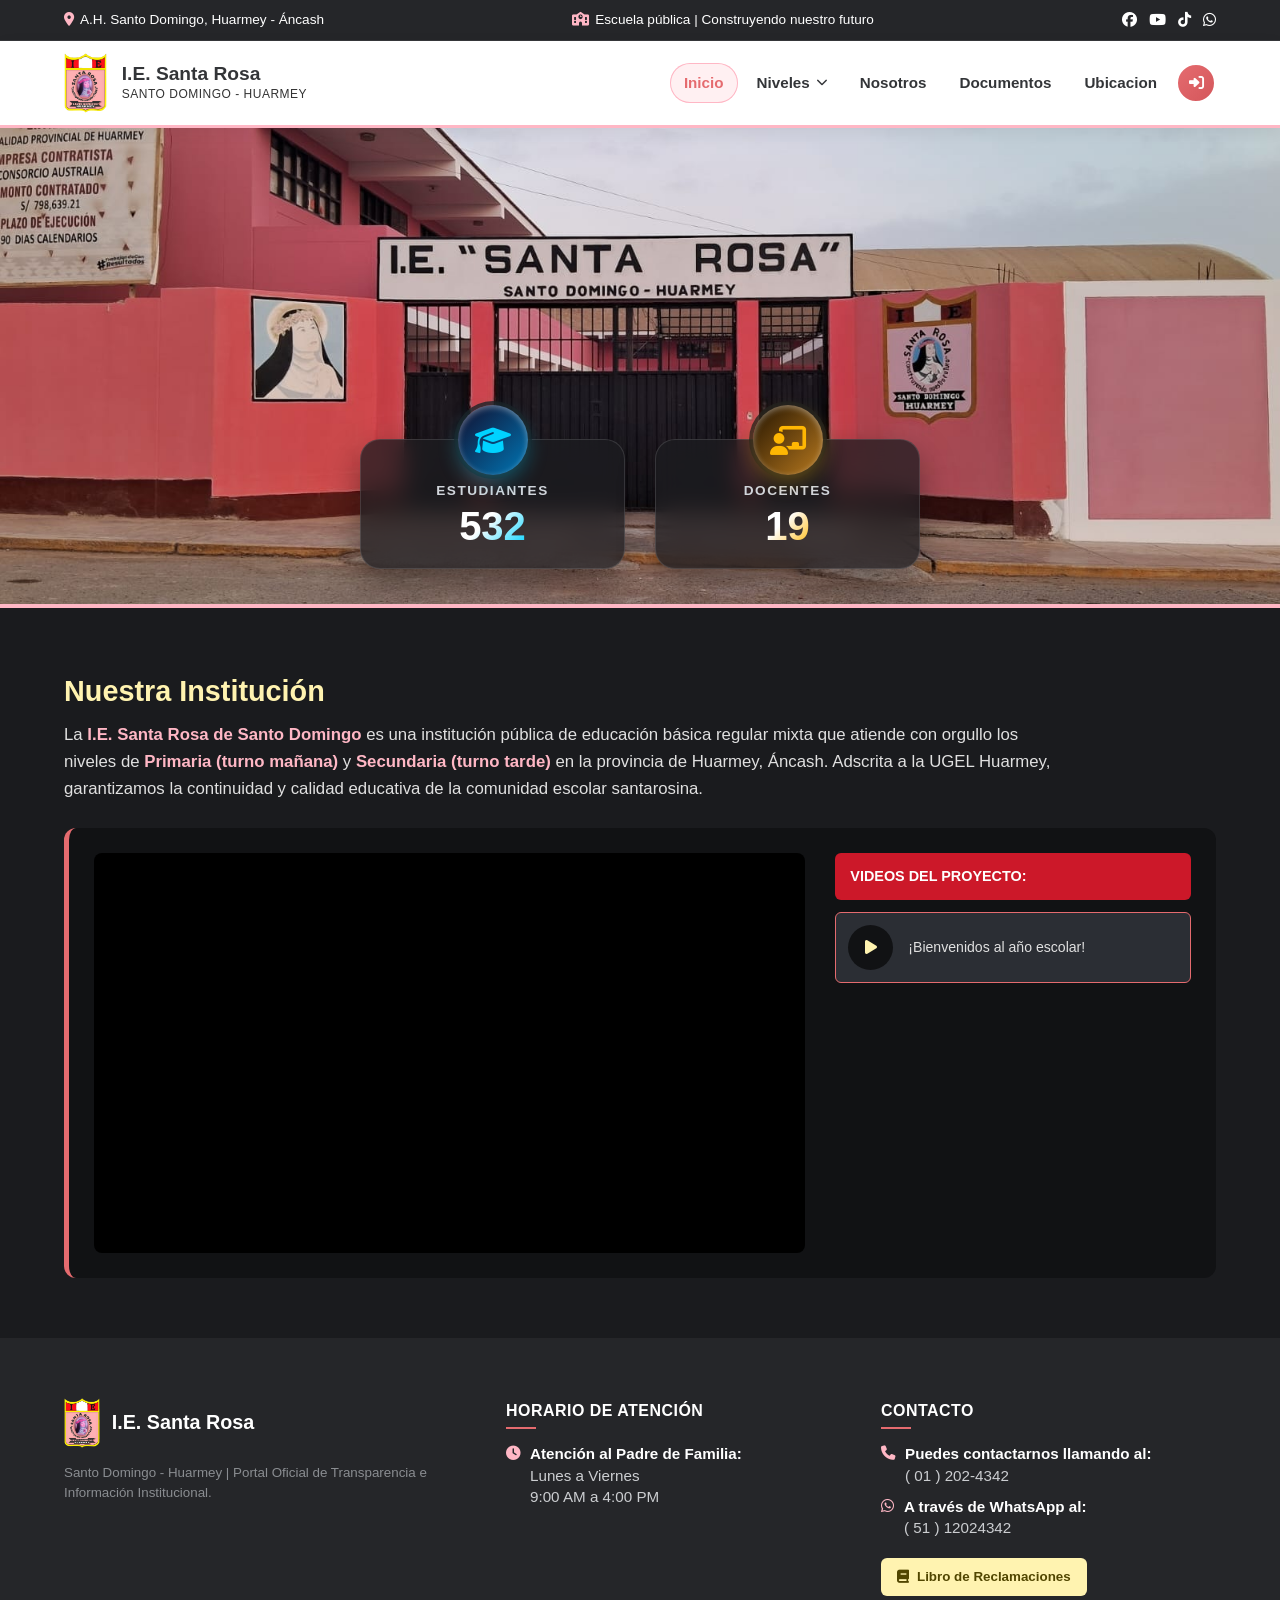
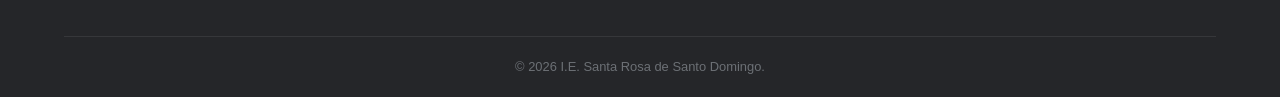
==== commit 56f5d7b9: "Refactor script handling in index.html Removed security scripts for disabling right-click and keyboa" ====
--- a/index.html
+++ b/index.html
@@ -839,232 +839,6 @@
         </div>
     </div>
 
-    <script>
-        // SEGURIDAD: Deshabilitar Clic Derecho
-        document.addEventListener('contextmenu', function(e) {
-            e.preventDefault();
-        }, false);
-
-        // SEGURIDAD: Deshabilitar atajos de teclado de copia e inspección
-        document.addEventListener('keydown', function(e) {
-            if (e.key === 'F12') { e.preventDefault(); return false; }
-            if (e.ctrlKey && e.shiftKey && e.key === 'I') { e.preventDefault(); return false; }
-            if (e.ctrlKey && e.shiftKey && e.key === 'J') { e.preventDefault(); return false; }
-            if (e.ctrlKey && e.key === 'u') { e.preventDefault(); return false; }
-            if (e.ctrlKey && e.key === 'c') { e.preventDefault(); return false; }
-            if (e.ctrlKey && e.key === 's') { e.preventDefault(); return false; }
-        });
-
-        // CARRUSEL DE IMÁGENES
-        const slides = document.querySelectorAll('.slide');
-        let currentSlide = 0;
-        setInterval(() => {
-            if(slides.length > 0) {
-                slides[currentSlide].classList.remove('active');
-                currentSlide = (currentSlide + 1) % slides.length;
-                slides[currentSlide].classList.add('active');
-            }
-        }, 5000);
-
-        // REPRODUCTOR DE PLAYLIST
-        function cambiarVideoUCV(elemento, idVideo) {
-            document.querySelectorAll('.playlist-video-item').forEach(item => item.classList.remove('playing-now'));
-            elemento.classList.add('playing-now');
-            document.getElementById('ucv-main-player').src = "https://www.youtube.com/embed/" + idVideo + "?enablejsapi=1&autoplay=1";
-        }
-
-        // CONTROL INTEGRADO CUANDO EL DOM ESTÉ LISTO
-        document.addEventListener("DOMContentLoaded", () => {
-            
-            // Asignar evento al elemento por defecto de la playlist
-            const defaultVideo = document.getElementById('default-video-item');
-            if (defaultVideo) {
-                defaultVideo.addEventListener('click', function() {
-                    cambiarVideoUCV(this, 'p3X_S65pGZ8');
-                });
-            }
-
-            // ANIMACIÓN DE LOS CONTADORES
-            const counters = document.querySelectorAll('.elementor-counter-number');
-            counters.forEach(counter => {
-                const toValue = parseInt(counter.getAttribute('data-to-value'));
-                const duration = parseInt(counter.getAttribute('data-duration')) || 2000;
-                let startTime = null;
-
-                const animateCounter = (timestamp) => {
-                    if (!startTime) startTime = timestamp;
-                    const progress = timestamp - startTime;
-                    const currentCount = Math.min(Math.floor((progress / duration) * toValue), toValue);
-                    
-                    counter.textContent = currentCount;
-                    if (progress < duration) {
-                        requestAnimationFrame(animateCounter);
-                    } else {
-                        counter.textContent = toValue;
-                    }
-                };
-                requestAnimationFrame(animateCounter);
-            });
-
-            // GESTIÓN DEL MODAL Y SIMULACIÓN COMPLETA DE ACCESO POR ROLES (FIREBASE INTEGRATION READY)
-            const modal = document.getElementById('loginModal');
-            const authSection = document.getElementById('navbar-auth-section');
-            const adminFloatingPanel = document.getElementById('admin-floating-panel');
-            
-            const btnClose = document.getElementById('closeModal');
-            const btnBack = document.getElementById('backToRoles');
-            
-            const roleSelectionView = document.getElementById('roleSelectionView');
-            const loginFormView = document.getElementById('loginFormView');
-            const loginForm = document.getElementById('loginForm');
-            const loginError = document.getElementById('loginError');
-
-            const cardEstudiante = document.getElementById('role-estudiante');
-            const cardDocente = document.getElementById('role-docente');
-            const cardDirector = document.getElementById('role-director');
-            const linkSoporte = document.getElementById('link-soporte');
-
-            // Delegación de apertura delegada por clase/id dinámico
-            if (authSection) {
-                authSection.addEventListener('click', (e) => {
-                    const trigger = e.target.closest('#btn-login-modal');
-                    if (trigger) {
-                        e.preventDefault();
-                        resetearModal();
-                        modal.style.display = 'flex';
-                    }
-                });
-            }
-
-            if (btnClose) {
-                btnClose.addEventListener('click', () => { modal.style.display = 'none'; });
-            }
-
-            window.addEventListener('click', (e) => { 
-                if (e.target === modal) modal.style.display = 'none'; 
-            });
-
-            if (btnBack) {
-                btnBack.addEventListener('click', () => { resetearModal(); });
-            }
-
-            if(cardEstudiante) cardEstudiante.addEventListener('click', () => mostrarFormulario('Estudiante', '#0077b6'));
-            if(cardDocente) cardDocente.addEventListener('click', () => mostrarFormulario('Docente', '#b7791f'));
-            if(cardDirector) cardDirector.addEventListener('click', () => mostrarFormulario('Director', '#252629'));
-            if(linkSoporte) linkSoporte.addEventListener('click', () => mostrarFormulario('Soporte TI', '#e56b6f'));
-
-            function resetearModal() {
-                if (roleSelectionView) roleSelectionView.style.display = 'block';
-                if (loginFormView) loginFormView.style.display = 'none';
-                if (btnBack) btnBack.style.display = 'none';
-                if (loginForm) loginForm.reset();
-                if (loginError) loginError.style.display = 'none';
-                
-                const iconBox = document.getElementById('formIconContainer');
-                if (iconBox) iconBox.innerHTML = '';
-            }
-
-            function mostrarFormulario(rol, colorTema) {
-                if (!roleSelectionView || !loginFormView || !btnBack) return;
-
-                roleSelectionView.style.display = 'none';
-                loginFormView.style.display = 'block';
-                btnBack.style.display = 'block';
-
-                const selectedRoleInput = document.getElementById('selectedRole');
-                const formTitle = document.getElementById('formTitle');
-                if (selectedRoleInput) selectedRoleInput.value = rol;
-                if (formTitle) formTitle.textContent = "Acceso para " + rol;
-                
-                const iconBox = document.getElementById('formIconContainer');
-                if (iconBox) {
-                    let iconHtml = '';
-                    switch(rol) {
-                        case 'Estudiante':
-                            iconHtml = `<i class="fa-solid fa-graduation-cap" style="color: ${colorTema};"></i>`;
-                            break;
-                        case 'Docente':
-                            iconHtml = `<i class="fa-solid fa-chalkboard-user" style="color: ${colorTema};"></i>`;
-                            break;
-                        case 'Director':
-                            iconHtml = `<i class="fa-solid fa-user-tie" style="color: ${colorTema};"></i>`;
-                            break;
-                        case 'Soporte TI':
-                            iconHtml = `<i class="fa-solid fa-screwdriver-wrench" style="color: ${colorTema};"></i>`;
-                            break;
-                    }
-                    iconBox.innerHTML = iconHtml;
-                }
-
-                const btnSubmit = document.getElementById('submitBtn');
-                if (btnSubmit) {
-                    if (rol === 'Docente' || rol === 'Director') {
-                        btnSubmit.style.background = "linear-gradient(135deg, #ffcd3f 0%, #f4b400 100%)";
-                        btnSubmit.style.color = "#000";
-                    } else {
-                        btnSubmit.style.background = colorTema;
-                        btnSubmit.style.color = "#fff";
-                    }
-                }
-            }
-
-            // SIMULACIÓN DE PROCESAMIENTO DE LOGIN DE FIREBASE COMPATIBLE CON CAMBIOS DINÁMICOS
-            if (loginForm) {
-                loginForm.addEventListener('submit', (e) => {
-                    e.preventDefault();
-                    const rol = document.getElementById('selectedRole').value;
-                    const email = document.getElementById('loginEmail').value;
-                    
-                    // Definición de nombres simulados basados en las colecciones
-                    let usuarioNombre = "John";
-                    if (rol === 'Director') usuarioNombre = "Juan Luis";
-
-                    // Inyección dinámica de la plantilla de saludo en la barra de navegación (Aviso de Ingreso Exitoso)
-                    authSection.innerHTML = `
-                        <div class="user-nav-profile-container">
-                            <div class="user-nav-avatar">
-                                ${usuarioNombre.charAt(0).toUpperCase()}
-                            </div>
-                            <div class="user-nav-info">
-                                <span class="user-nav-name">¡Hola, ${usuarioNombre}!</span>
-                                <span class="user-nav-role">${rol}</span>
-                            </div>
-                            <button id="btn-logout" class="user-nav-logout-btn" title="Cerrar Sesión">
-                                <i class="fa-solid fa-right-from-bracket"></i>
-                            </button>
-                        </div>
-                    `;
-
-                    // Control estricto del panel flotante según el Rol de Soporte TI
-                    if (rol === "Soporte TI") {
-                        adminFloatingPanel.classList.remove('hidden');
-                    } else {
-                        adminFloatingPanel.classList.add('hidden');
-                    }
-
-                    // Cerrar el modal automáticamente
-                    modal.style.display = 'none';
-                });
-            }
-
-            // ESCUCHA DEL BOTÓN DE LOGOUT DINÁMICO
-            if (authSection) {
-                authSection.addEventListener('click', (e) => {
-                    const logoutBtn = e.target.closest('#btn-logout');
-                    if (logoutBtn) {
-                        e.preventDefault();
-                        // Restablecer Navbar al estado original sin autenticar
-                        authSection.innerHTML = `
-                            <a id="btn-login-modal" class="btn-admin" title="Portal de Acceso">
-                                <i class="fa-solid fa-right-to-bracket"></i>
-                            </a>
-                        `;
-                        // Ocultar panel de edición si existía
-                        adminFloatingPanel.classList.add('hidden');
-                    }
-                });
-            }
-        });
-    </script>
+    <script src="script.js"></script>
 </body>
 </html>
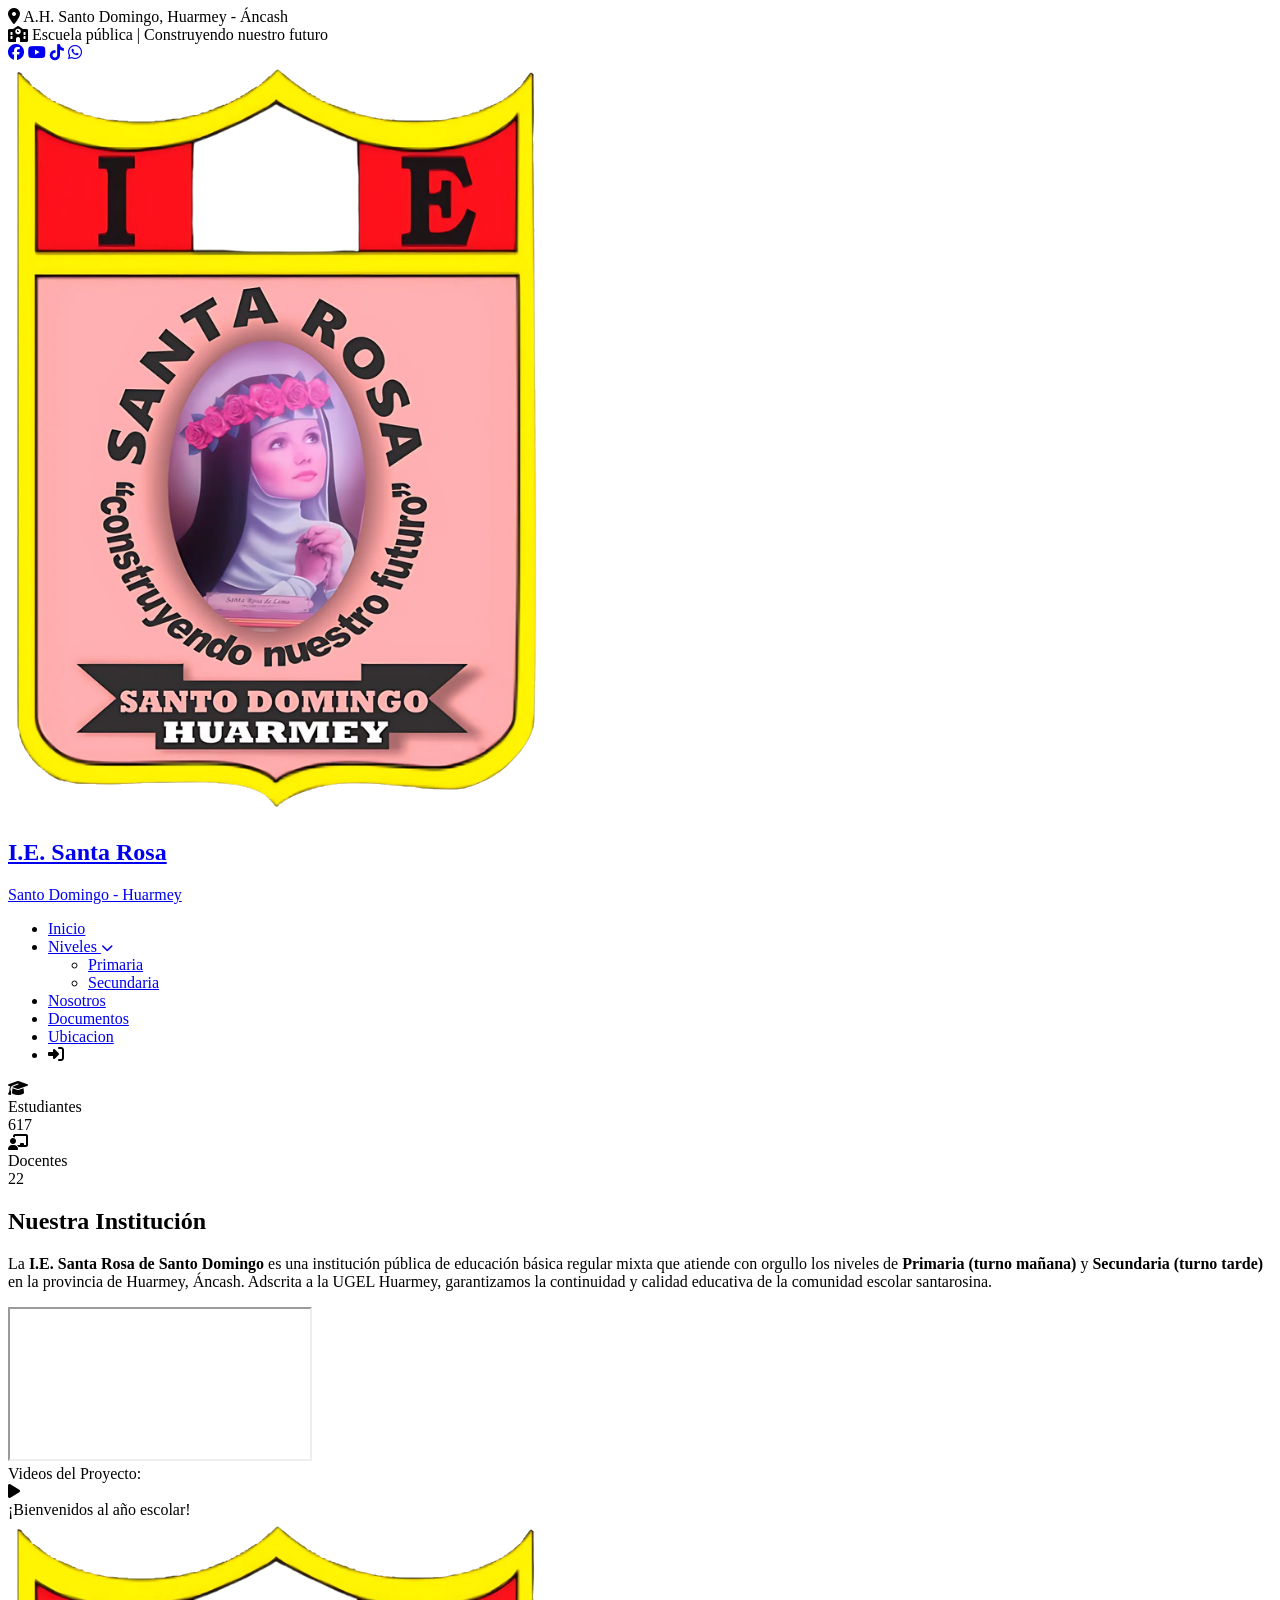
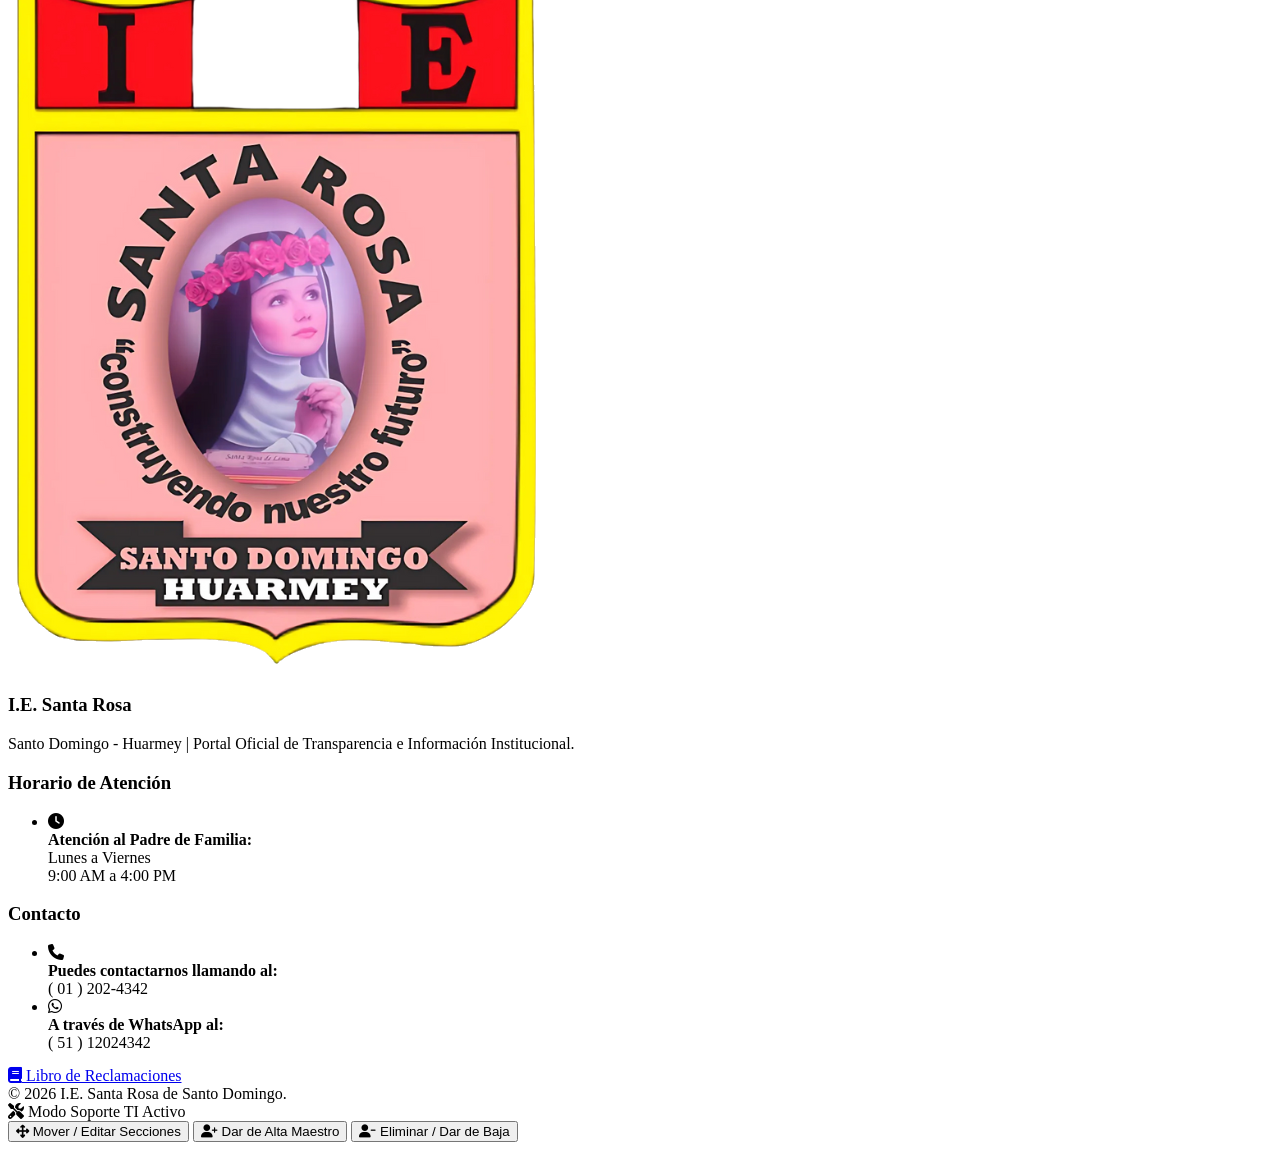
==== commit dff74744: "Remove CSS styles from index.html Removed extensive CSS styles from the index.html file." ====
--- a/index.html
+++ b/index.html
@@ -6,592 +6,7 @@
     <title>I.E. Santa Rosa de Santo Domingo | Inicio</title>
     <link rel="stylesheet" href="https://cdnjs.cloudflare.com/ajax/libs/font-awesome/6.4.0/css/all.min.css">
     <style>
-        :root {
-            --rosa-principal: #e56b6f;
-            --rosa-suave: #fff0f2;
-            --rosa-borde: #ffb7c5;
-            --oscuro: #252629;
-            --oscuro-suave: #333538;
-            --amarillo-crema: #fff3b0;
-            --blanco: #ffffff;
-            --texto-oscuro: #333333;
-            --texto-mutado: #666666;
-            
-            /* Colores de acento para efectos 3D */
-            --glow-estudiantes: #00d2ff;
-            --glow-docentes: #ffb703;
-        }
-
-        /* SEGURIDAD CSS: Evita la selección de texto en toda la página */
-        * {
-            box-sizing: border-box;
-            margin: 0;
-            padding: 0;
-            font-family: 'Segoe UI', Tahoma, Geneva, Verdana, sans-serif;
-            cursor: default;
-            -webkit-user-select: none;
-            -moz-user-select: none;
-            -ms-user-select: none;
-            user-select: none;
-        }
-
-        img {
-            -webkit-user-drag: none;
-            user-drag: none;
-        }
-
-        a, button, .playlist-video-item, .role-card-3d, #closeModal, #backToRoles, .btn-admin-action, .btn-admin-action-danger {
-            cursor: pointer;
-        }
-
-        body {
-            background-color: #fcf8f8;
-            color: var(--texto-oscuro);
-            line-height: 1.6;
-        }
-
-        /* CLASE CLAVE PARA OCULTAR ELEMENTOS ELEMENTALMENTE */
-        .hidden {
-            display: none !important;
-        }
-
-        /* BANNER INFORMATIVO SUPERIOR */
-        .top-info-bar {
-            background-color: var(--oscuro);
-            color: var(--blanco);
-            font-size: 0.85em;
-            padding: 8px 5%;
-            display: flex;
-            justify-content: space-between;
-            align-items: center;
-            flex-wrap: wrap;
-            gap: 15px;
-            border-bottom: 1px solid rgba(255, 255, 255, 0.08);
-        }
-
-        .top-info-item {
-            display: flex;
-            align-items: center;
-            gap: 6px;
-        }
-
-        .top-info-item i { color: var(--rosa-borde); }
-
-        .top-social-links {
-            display: flex;
-            gap: 12px;
-            align-items: center;
-        }
-
-        .top-social-links a {
-            color: var(--blanco);
-            font-size: 1.1em;
-            transition: color 0.3s;
-        }
-
-        .top-social-links a:hover { color: var(--rosa-principal); }
-
-        /* BARRA DE NAVEGACIÓN */
-        .main-navbar {
-            background-color: var(--blanco);
-            display: flex;
-            justify-content: space-between;
-            align-items: center;
-            padding: 12px 5%;
-            box-shadow: 0 4px 15px rgba(0,0,0,0.06);
-            border-bottom: 3px solid var(--rosa-borde);
-            position: sticky;
-            top: 0;
-            z-index: 1000;
-        }
-
-        .navbar-brand {
-            display: flex;
-            align-items: center;
-            gap: 15px;
-            text-decoration: none;
-            color: var(--texto-oscuro);
-        }
-
-        .navbar-brand img {
-            height: 60px;
-            width: auto;
-            object-fit: contain;
-        }
-
-        .brand-text h2 {
-            font-size: 1.2em;
-            font-weight: 700;
-            color: var(--oscuro-suave);
-            line-height: 1.2;
-        }
-
-        .brand-text p {
-            font-size: 0.75em;
-            color: var(--texto-mutated);
-            text-transform: uppercase;
-            letter-spacing: 0.5px;
-        }
-
-        .nav-menu {
-            display: flex;
-            list-style: none;
-            gap: 5px;
-            align-items: center;
-        }
-
-        .nav-menu li { position: relative; }
-
-        .nav-menu li a {
-            text-decoration: none;
-            color: var(--oscuro-suave);
-            font-weight: 600;
-            font-size: 0.95em;
-            padding: 8px 14px;
-            border-radius: 20px;
-            display: flex;
-            align-items: center;
-            gap: 6px;
-            transition: all 0.2s ease;
-        }
-
-        .nav-menu li a:hover, .nav-menu li a.active, .nav-menu li:hover > a {
-            color: var(--rosa-principal);
-            background-color: var(--rosa-suave);
-            box-shadow: inset 0 0 0 1px var(--rosa-borde);
-        }
-
-        /* DISEÑO DESPLEGABLE REFINADO */
-        .dropdown-menu {
-            position: absolute;
-            top: 100%;
-            left: 50%;
-            transform: translateX(-50%) translateY(10px);
-            background-color: var(--blanco);
-            min-width: 200px;
-            box-shadow: 0 8px 24px rgba(0, 0, 0, 0.12);
-            border-radius: 12px;
-            border: 1px solid var(--rosa-borde);
-            list-style: none;
-            padding: 8px 0;
-            opacity: 0;
-            visibility: hidden;
-            transition: opacity 0.3s ease, transform 0.3s ease, visibility 0.3s;
-            z-index: 1100;
-        }
-
-        .nav-menu li:hover .dropdown-menu {
-            opacity: 1;
-            visibility: visible;
-            transform: translateX(-50%) translateY(4px);
-        }
-
-        .dropdown-menu li a {
-            color: var(--texto-oscuro) !important;
-            border-radius: 0 !important;
-            padding: 10px 20px !important;
-            font-weight: 500;
-            font-size: 0.9em;
-            box-shadow: none !important;
-            background: transparent !important;
-            display: block;
-            text-align: left;
-        }
-
-        .dropdown-menu li a:hover {
-            color: var(--rosa-principal) !important;
-            background-color: var(--rosa-suave) !important;
-        }
-
-        /* ESTILOS PARA LA SECCIÓN DE AUTENTICACIÓN DINÁMICA DEL NAVBAR */
-        .user-nav-profile-container {
-            display: flex;
-            align-items: center;
-            gap: 10px;
-            background-color: var(--rosa-principal);
-            padding: 6px 14px;
-            border-radius: 25px;
-            color: white;
-            box-shadow: 0 4px 10px rgba(229, 107, 111, 0.2);
-        }
-
-        .user-nav-avatar {
-            background-color: white;
-            border-radius: 50%;
-            width: 30px;
-            height: 30px;
-            display: flex;
-            align-items: center;
-            justify-content: center;
-            color: var(--rosa-principal);
-            font-weight: bold;
-            font-size: 14px;
-        }
-
-        .user-nav-info {
-            text-align: left;
-            line-height: 1.1;
-        }
-
-        .user-nav-name {
-            font-size: 13px;
-            font-weight: bold;
-            display: block;
-        }
-
-        .user-nav-role {
-            font-size: 11px;
-            opacity: 0.9;
-        }
-
-        .user-nav-logout-btn {
-            background: none;
-            border: none;
-            color: white;
-            font-size: 13px;
-            margin-left: 6px;
-            padding: 2px;
-            transition: transform 0.2s;
-        }
-        .user-nav-logout-btn:hover {
-            transform: scale(1.15);
-        }
-
-        /* BOTÓN DE ACCESO REEMPLAZADO POR CONTENEDOR FLOTANTE */
-        .btn-admin {
-            background: linear-gradient(135deg, var(--rosa-principal) 0%, #d4575b 100%);
-            color: var(--blanco) !important;
-            width: 40px;
-            height: 40px;
-            padding: 0 !important;
-            border-radius: 50% !important;
-            border: 2px solid var(--blanco);
-            text-decoration: none;
-            display: inline-flex !important;
-            align-items: center;
-            justify-content: center;
-            font-size: 1.1em;
-            animation: pulseAdmin 2.5s infinite alternate;
-        }
-
-        @keyframes pulseAdmin {
-            0% { box-shadow: 0 4px 10px rgba(0,0,0,0.1); transform: scale(1); }
-            100% { box-shadow: 0 4px 15px rgba(229, 107, 111, 0.4); transform: scale(1.05); }
-        }
-
-        /* HERO SLIDER */
-        .hero-section {
-            position: relative;
-            border-bottom: 4px solid var(--rosa-borde);
-            height: 480px;
-            overflow: hidden;
-            background-color: transparent;
-        }
-
-        .hero-bg-slider, .slide {
-            position: absolute;
-            top: 0;
-            left: 0;
-            width: 100%;
-            height: 100%;
-        }
-
-        .slide {
-            background-size: cover;
-            background-position: center;
-            background-repeat: no-repeat;
-            opacity: 0;
-            transition: opacity 1.5s ease-in-out;
-            filter: none;
-        }
-
-        .slide.active { 
-            opacity: 1;  
-        }
-
-        /* CONTADORES AJUSTADOS */
-        .hero-counters-overlay {
-            position: absolute;
-            bottom: 35px;
-            left: 50%;
-            transform: translateX(-50%);
-            width: 100%;
-            max-width: 600px;
-            display: grid;
-            grid-template-columns: 1fr 1fr;
-            gap: 30px;
-            padding: 0 20px;
-            z-index: 10;
-        }
-
-        .elementor-counter {
-            position: relative;
-            background: rgba(28, 29, 32, 0.75);
-            backdrop-filter: blur(12px);
-            -webkit-backdrop-filter: blur(12px);
-            border: 1px solid rgba(255, 255, 255, 0.12);
-            border-radius: 20px;
-            padding: 40px 15px 20px 15px;
-            text-align: center;
-            color: var(--blanco);
-            box-shadow: 0 15px 35px rgba(0, 0, 0, 0.4);
-            transition: transform 0.3s ease, border-color 0.3s ease;
-        }
-
-        .elementor-counter:hover {
-            transform: translateY(-5px);
-            border-color: rgba(255, 255, 255, 0.25);
-        }
-
-        .icon-box-3d {
-            position: absolute;
-            top: -35px;
-            left: 50%;
-            transform: translateX(-50%);
-            width: 70px;
-            height: 70px;
-            border-radius: 50%;
-            display: flex;
-            justify-content: center;
-            align-items: center;
-            font-size: 1.8em;
-            z-index: 5;
-            transition: transform 0.3s ease;
-        }
-
-        .bg-student-3d {
-            background: linear-gradient(135deg, #120e2e 0%, #0077b6 100%);
-            color: var(--glow-estudiantes);
-            box-shadow: 0 8px 20px rgba(0, 210, 255, 0.3), 
-                        inset 0 2px 6px rgba(255, 255, 255, 0.4),
-                        0 0 0 4px rgba(28, 29, 32, 0.8);
-            animation: floatUpDown 4s ease-in-out infinite alternate;
-        }
-
-        .bg-teacher-3d {
-            background: linear-gradient(135deg, #241400 0%, #b7791f 100%);
-            color: var(--glow-docentes);
-            box-shadow: 0 8px 20px rgba(255, 183, 3, 0.3), 
-                        inset 0 2px 6px rgba(255, 255, 255, 0.4),
-                        0 0 0 4px rgba(28, 29, 32, 0.8);
-            animation: floatUpDown 4.5s ease-in-out infinite alternate;
-        }
-
-        @keyframes floatUpDown {
-            0% { transform: translateX(-50%) translateY(0); }
-            100% { transform: translateX(-50%) translateY(-8px); }
-        }
-
-        .elementor-counter-title {
-            font-size: 0.85em;
-            font-weight: 700;
-            text-transform: uppercase;
-            letter-spacing: 1.5px;
-            color: #d1d5db;
-            margin-bottom: 2px;
-        }
-
-        .elementor-counter-number-wrapper {
-            font-size: 2.5em;
-            font-weight: 800;
-            line-height: 1.1;
-        }
-
-        .num-student {
-            background: linear-gradient(135deg, #ffffff 40%, var(--glow-estudiantes) 100%);
-            -webkit-background-clip: text;
-            -webkit-text-fill-color: transparent;
-        }
-
-        .num-teacher {
-            background: linear-gradient(135deg, #ffffff 40%, var(--glow-docentes) 100%);
-            -webkit-background-clip: text;
-            -webkit-text-fill-color: transparent;
-        }
-
-        /* SECCIÓN MULTIMEDIA OPTIMIZADA */
-        .project-section {
-            background-color: #1a1b1e;
-            color: var(--blanco);
-            padding: 60px 5%;
-        }
-
-        .project-container { max-width: 1200px; margin: 0 auto; }
-        
-        .project-intro-text h2 { 
-            font-size: 1.8em; 
-            color: var(--amarillo-crema); 
-            margin-bottom: 8px; 
-            font-weight: 700; 
-        }
-        .project-intro-text p { 
-            color: #e0e0e0; 
-            margin-bottom: 25px; 
-            max-width: 1000px; 
-            font-size: 1.05em;
-        }
-        .project-intro-text strong {
-            color: var(--rosa-borde);
-            font-weight: 600;
-        }
-
-        .ucv-video-layout { display: grid; grid-template-columns: 2fr 1fr; gap: 30px; background-color: #111214; padding: 25px; border-radius: 12px; border-left: 5px solid var(--rosa-principal); }
-        .video-player-box { position: relative; width: 100%; aspect-ratio: 16 / 9; background-color: #000; border-radius: 8px; overflow: hidden; }
-        .video-player-box iframe { position: absolute; top: 0; left: 0; width: 100%; height: 100%; border: none; }
-        .ucv-playlist-side { display: flex; flex-direction: column; gap: 12px; max-height: 450px; overflow-y: auto; }
-        .playlist-header-title { background-color: #cc1829; color: var(--blanco); padding: 12px 15px; font-size: 0.9em; font-weight: bold; border-radius: 6px; text-transform: uppercase; }
-        .playlist-video-item { background-color: #202226; border-radius: 6px; padding: 12px; display: flex; align-items: center; gap: 15px; border: 1px solid #2d3035; transition: background 0.2s; }
-        .playlist-video-item:hover { background-color: #2b2e34; }
-        .playlist-video-item.playing-now { background-color: #2b2e34; border-color: var(--rosa-principal); }
-        .video-item-thumb { width: 45px; height: 45px; background-color: #111214; border-radius: 50%; display: flex; justify-content: center; align-items: center; color: var(--amarillo-crema); flex-shrink: 0; }
-        .video-item-details { color: #e0e0e0; font-size: 0.88em; font-weight: 500; }
-
-        /* PIE DE PÁGINA */
-        .main-footer { background-color: var(--oscuro); color: #bbb; padding: 60px 5% 20px 5%; font-size: 0.95em; }
-        .footer-container { 
-            max-width: 1200px; 
-            margin: 0 auto; 
-            display: grid; 
-            grid-template-columns: 1.2fr 1fr 1fr; 
-            gap: 40px; 
-            padding-bottom: 40px; 
-            border-bottom: 1px solid rgba(255, 255, 255, 0.08); 
-        }
-        
-        .footer-logo-side { display: flex; flex-direction: column; gap: 15px; }
-        .footer-logo { display: flex; align-items: center; gap: 12px; color: var(--blanco); }
-        .footer-logo img { height: 50px; width: auto; }
-        .footer-logo h3 { font-size: 1.3em; font-weight: 700; color: var(--blanco); }
-        .footer-text-muted { font-size: 0.88em; color: #8a8d91; line-height: 1.5; }
-        
-        .footer-box h3 { color: var(--blanco); margin-bottom: 20px; font-size: 1.05em; font-weight: 700; text-transform: uppercase; letter-spacing: 0.5px; position: relative; }
-        .footer-box h3::after { content: ''; position: absolute; left: 0; bottom: -6px; width: 30px; height: 2px; background-color: var(--rosa-principal); }
-        
-        .footer-info-list { list-style: none; display: flex; flex-direction: column; gap: 10px; }
-        .footer-info-list li { display: flex; align-items: flex-start; gap: 10px; line-height: 1.4; color: #ccced1; }
-        .footer-info-list li i { color: var(--rosa-borde); margin-top: 3px; font-size: 0.95em; }
-        .footer-info-list li strong { color: var(--blanco); font-weight: 600; }
-        
-        .reclamaciones-link {
-            display: inline-flex;
-            align-items: center;
-            gap: 8px;
-            background-color: var(--amarillo-crema);
-            color: #514600 !important;
-            text-decoration: none;
-            padding: 8px 16px;
-            border-radius: 6px;
-            font-weight: 700;
-            font-size: 0.88em;
-            margin-top: 5px;
-            transition: opacity 0.2s;
-        }
-        .reclamaciones-link:hover { opacity: 0.9; }
-
-        .footer-bottom { text-align: center; padding-top: 20px; font-size: 0.85em; color: #6c7075; }
-
-        /* ESTILOS DE EFECTO 3D INTERACTIVOS PARA LAS TARJETAS */
-        .role-card-3d {
-            border: 1px solid #eaeded;
-            border-radius: 12px;
-            padding: 22px 15px;
-            text-align: center;
-            cursor: pointer;
-            background-color: #ffffff;
-            box-shadow: 0 4px 6px rgba(0,0,0,0.03);
-            transition: all 0.25s cubic-bezier(0.4, 0, 0.2, 1);
-        }
-        .role-card-3d:hover {
-            transform: translateY(-4px);
-            border-color: #f4b400 !important;
-            box-shadow: 0 10px 20px rgba(244, 180, 0, 0.15);
-        }
-        .role-card-3d span {
-            font-weight: 600;
-            font-size: 15px;
-            color: #333333;
-            display: block;
-            margin-top: 10px;
-        }
-
-        /* ESTILOS PARA EL PANEL DE SOPORTE TI FLOTANTE */
-        .admin-panel {
-            position: fixed;
-            bottom: 25px;
-            right: 25px;
-            z-index: 3000;
-            background-color: #1e1e24;
-            color: #ffffff;
-            border: 2px solid #ff4d6d;
-            border-radius: 14px;
-            padding: 18px;
-            box-shadow: 0px 8px 25px rgba(0, 0, 0, 0.4);
-            width: 280px;
-        }
-
-        .admin-panel-header {
-            font-weight: 700;
-            border-bottom: 1px solid #444;
-            padding-bottom: 10px;
-            margin-bottom: 12px;
-            color: #ff6b6b;
-            display: flex;
-            align-items: center;
-            gap: 8px;
-            font-size: 0.95em;
-        }
-
-        .btn-admin-action, .btn-admin-action-danger {
-            width: 100%;
-            padding: 10px 12px;
-            margin-bottom: 8px;
-            border: none;
-            border-radius: 6px;
-            font-weight: 600;
-            text-align: left;
-            font-size: 0.85em;
-            display: flex;
-            align-items: center;
-            gap: 10px;
-            transition: background-color 0.2s, transform 0.1s;
-        }
-        .btn-admin-action:active, .btn-admin-action-danger:active {
-            transform: scale(0.98);
-        }
-
-        .btn-admin-action {
-            background-color: #3a3f58;
-            color: #fff;
-        }
-
-        .btn-admin-action:hover {
-            background-color: #4e5578;
-        }
-
-        .btn-admin-action-danger {
-            background-color: #8b2635;
-            color: #fff;
-        }
-
-        .btn-admin-action-danger:hover {
-            background-color: #b3394b;
-        }
-
-        /* RESPONSIVE */
-        @media (max-width: 768px) {
-            .ucv-video-layout { grid-template-columns: 1fr; }
-            .hero-section { height: 520px; }
-            .hero-counters-overlay { 
-                grid-template-columns: 1fr; 
-                gap: 55px; 
-                max-width: 320px; 
-                bottom: 20px;
-            }
-            .nav-menu { display: none; }
-            .top-info-bar { flex-direction: column; text-align: center; justify-content: center; gap: 10px; padding: 10px 5%; }
-            .footer-container { grid-template-columns: 1fr; gap: 30px; }
-            .admin-panel { right: 15px; bottom: 15px; width: calc(100% - 30px); max-width: 320px; }
-        }
+
     </style>
 </head>
 <body>
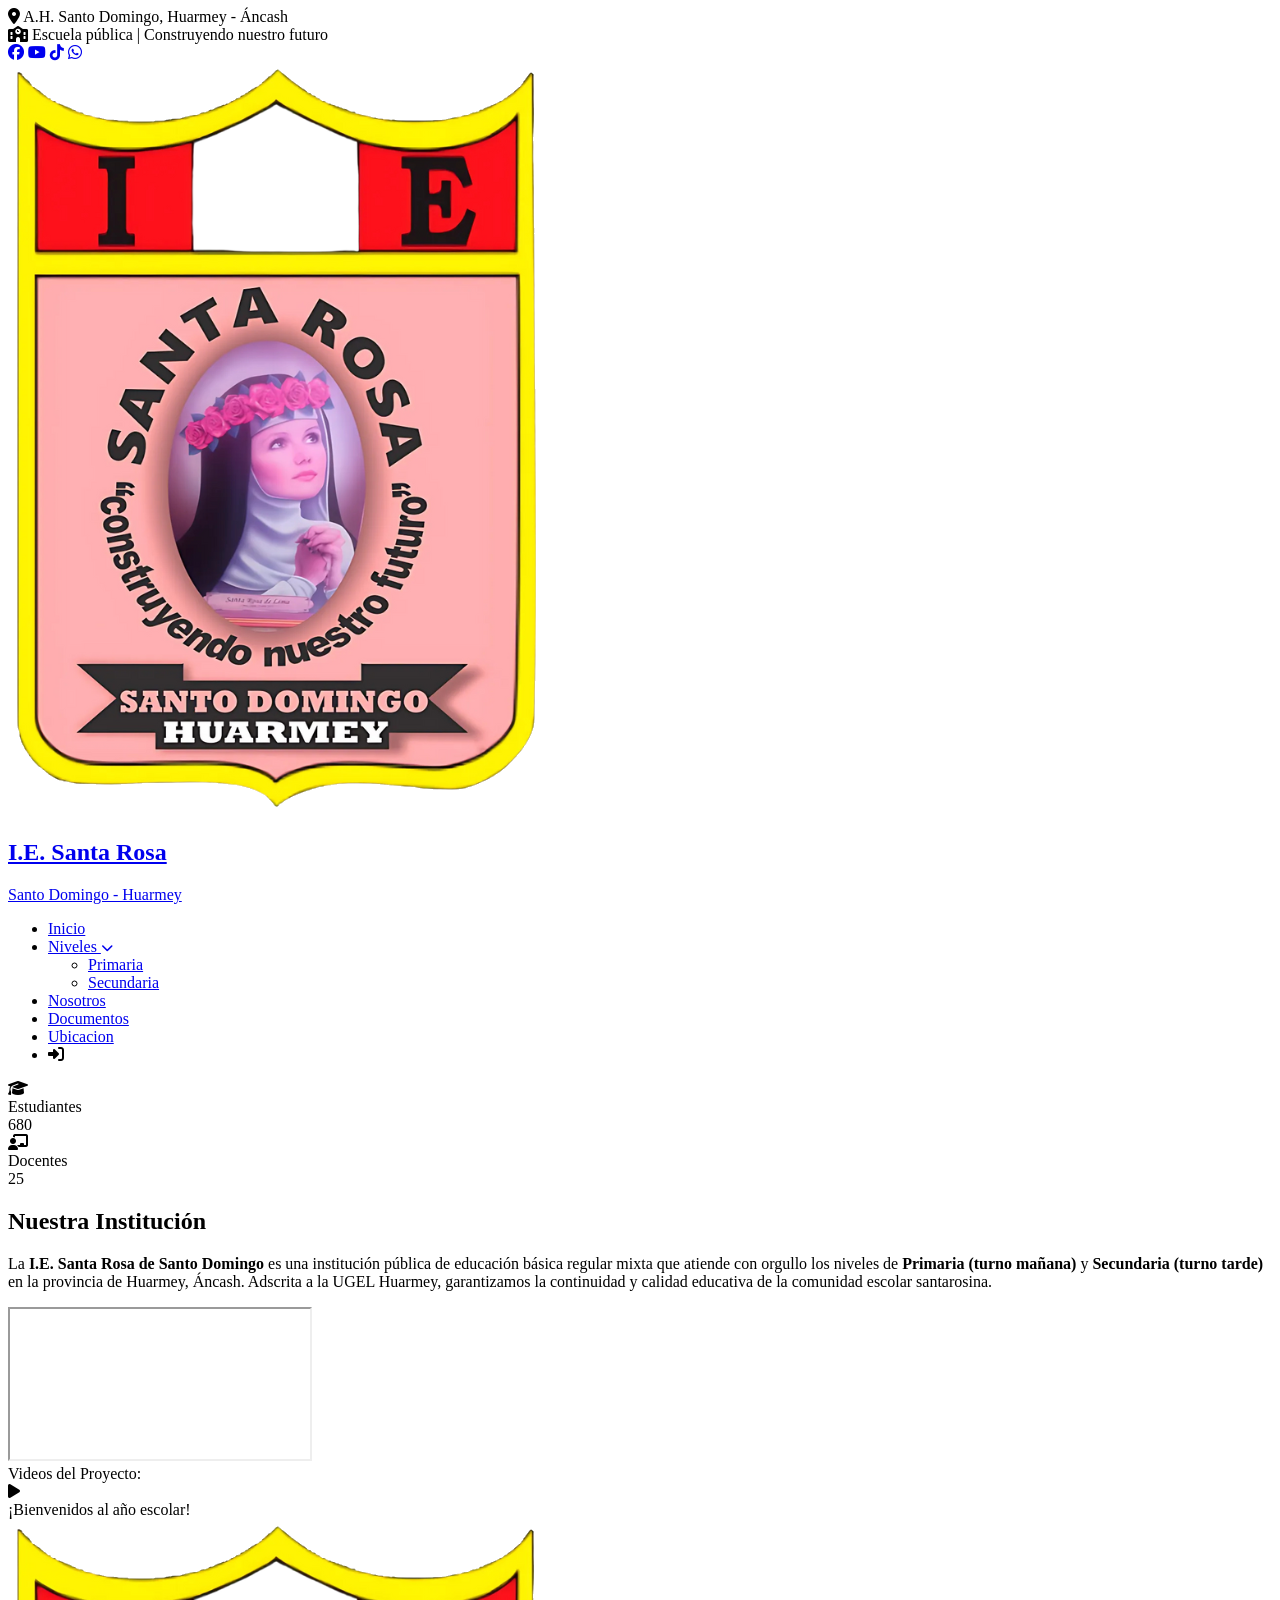
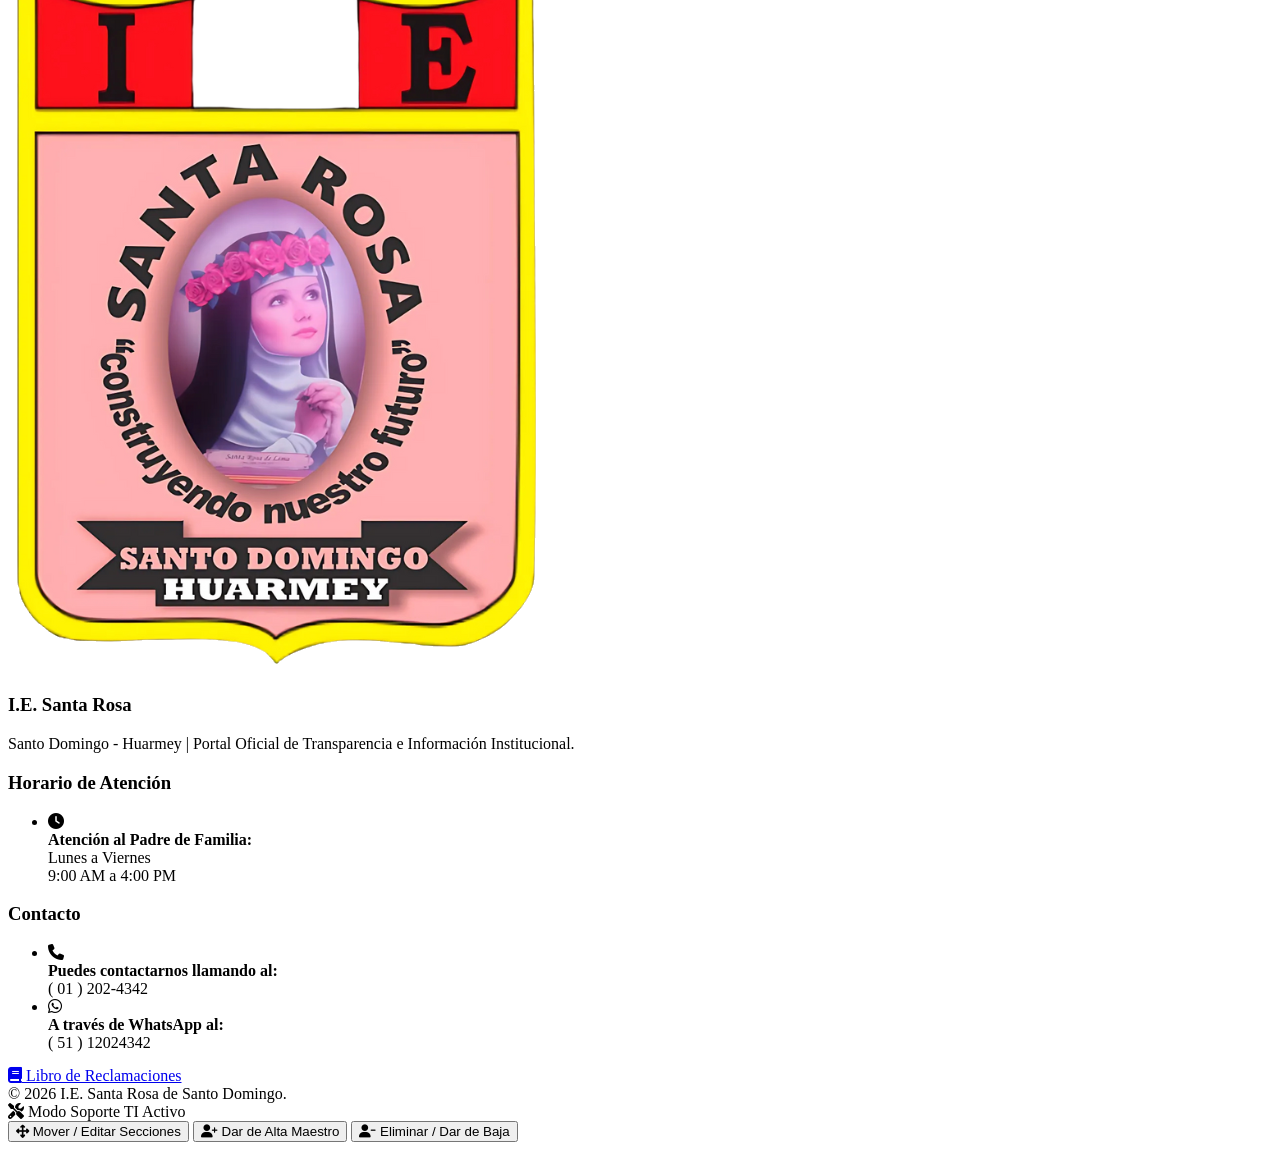
==== commit 72057698: "Replace empty style tag with external stylesheet" ====
--- a/index.html
+++ b/index.html
@@ -5,9 +5,7 @@
     <meta name="viewport" content="width=device-width, initial-scale=1.0">
     <title>I.E. Santa Rosa de Santo Domingo | Inicio</title>
     <link rel="stylesheet" href="https://cdnjs.cloudflare.com/ajax/libs/font-awesome/6.4.0/css/all.min.css">
-    <style>
-
-    </style>
+    <style src="style.css"></style>
 </head>
 <body>
 
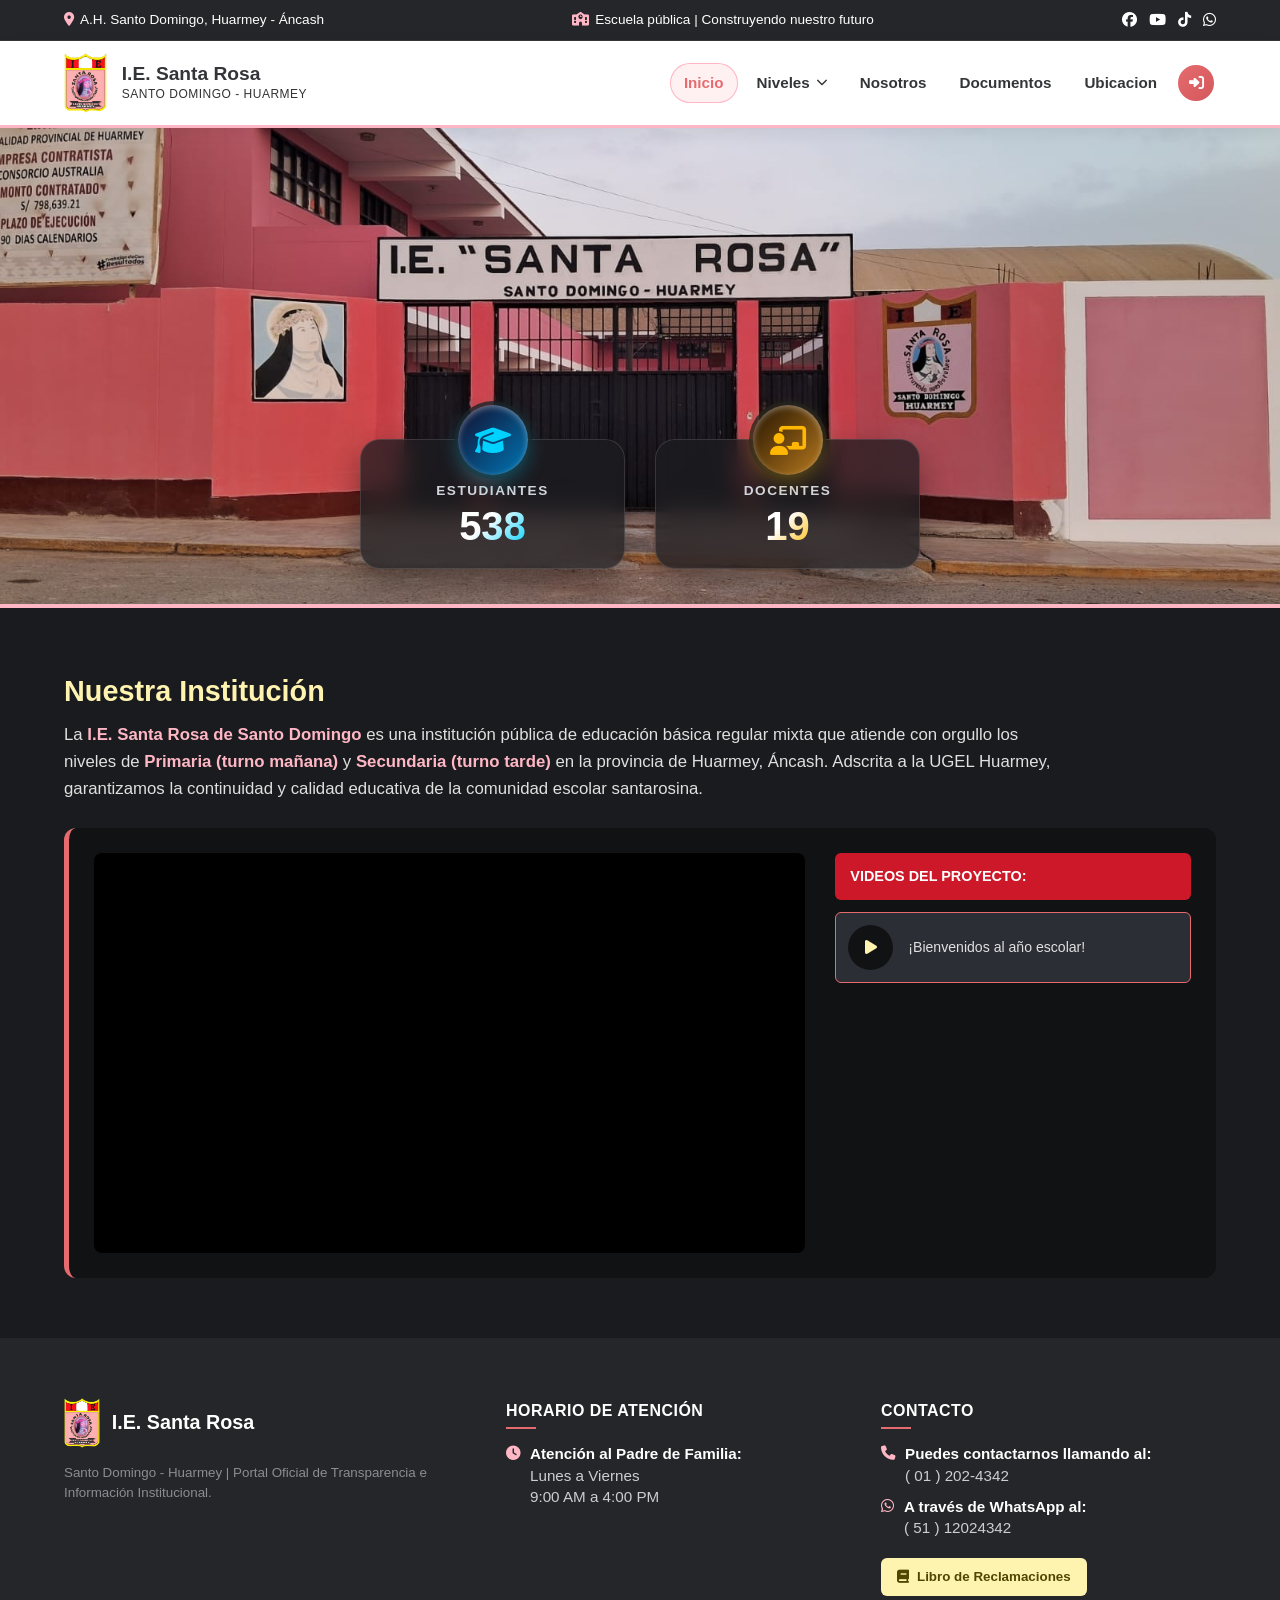
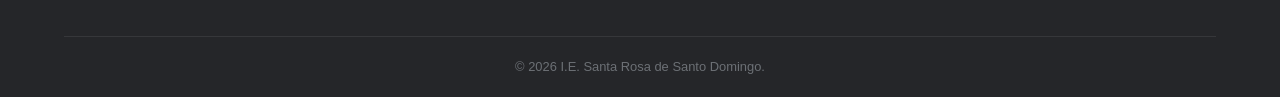
==== commit 3acb13b6: "Change style tag to link for CSS stylesheet" ====
--- a/index.html
+++ b/index.html
@@ -5,7 +5,7 @@
     <meta name="viewport" content="width=device-width, initial-scale=1.0">
     <title>I.E. Santa Rosa de Santo Domingo | Inicio</title>
     <link rel="stylesheet" href="https://cdnjs.cloudflare.com/ajax/libs/font-awesome/6.4.0/css/all.min.css">
-    <style src="style.css"></style>
+    <link rel="stylesheet" href="style.css">
 </head>
 <body>
 
--- a/style.css
+++ b/style.css
@@ -0,0 +1,586 @@
+        :root {
+            --rosa-principal: #e56b6f;
+            --rosa-suave: #fff0f2;
+            --rosa-borde: #ffb7c5;
+            --oscuro: #252629;
+            --oscuro-suave: #333538;
+            --amarillo-crema: #fff3b0;
+            --blanco: #ffffff;
+            --texto-oscuro: #333333;
+            --texto-mutado: #666666;
+            
+            /* Colores de acento para efectos 3D */
+            --glow-estudiantes: #00d2ff;
+            --glow-docentes: #ffb703;
+        }
+
+        /* SEGURIDAD CSS: Evita la selección de texto en toda la página */
+        * {
+            box-sizing: border-box;
+            margin: 0;
+            padding: 0;
+            font-family: 'Segoe UI', Tahoma, Geneva, Verdana, sans-serif;
+            cursor: default;
+            -webkit-user-select: none;
+            -moz-user-select: none;
+            -ms-user-select: none;
+            user-select: none;
+        }
+
+        img {
+            -webkit-user-drag: none;
+            user-drag: none;
+        }
+
+        a, button, .playlist-video-item, .role-card-3d, #closeModal, #backToRoles, .btn-admin-action, .btn-admin-action-danger {
+            cursor: pointer;
+        }
+
+        body {
+            background-color: #fcf8f8;
+            color: var(--texto-oscuro);
+            line-height: 1.6;
+        }
+
+        /* CLASE CLAVE PARA OCULTAR ELEMENTOS ELEMENTALMENTE */
+        .hidden {
+            display: none !important;
+        }
+
+        /* BANNER INFORMATIVO SUPERIOR */
+        .top-info-bar {
+            background-color: var(--oscuro);
+            color: var(--blanco);
+            font-size: 0.85em;
+            padding: 8px 5%;
+            display: flex;
+            justify-content: space-between;
+            align-items: center;
+            flex-wrap: wrap;
+            gap: 15px;
+            border-bottom: 1px solid rgba(255, 255, 255, 0.08);
+        }
+
+        .top-info-item {
+            display: flex;
+            align-items: center;
+            gap: 6px;
+        }
+
+        .top-info-item i { color: var(--rosa-borde); }
+
+        .top-social-links {
+            display: flex;
+            gap: 12px;
+            align-items: center;
+        }
+
+        .top-social-links a {
+            color: var(--blanco);
+            font-size: 1.1em;
+            transition: color 0.3s;
+        }
+
+        .top-social-links a:hover { color: var(--rosa-principal); }
+
+        /* BARRA DE NAVEGACIÓN */
+        .main-navbar {
+            background-color: var(--blanco);
+            display: flex;
+            justify-content: space-between;
+            align-items: center;
+            padding: 12px 5%;
+            box-shadow: 0 4px 15px rgba(0,0,0,0.06);
+            border-bottom: 3px solid var(--rosa-borde);
+            position: sticky;
+            top: 0;
+            z-index: 1000;
+        }
+
+        .navbar-brand {
+            display: flex;
+            align-items: center;
+            gap: 15px;
+            text-decoration: none;
+            color: var(--texto-oscuro);
+        }
+
+        .navbar-brand img {
+            height: 60px;
+            width: auto;
+            object-fit: contain;
+        }
+
+        .brand-text h2 {
+            font-size: 1.2em;
+            font-weight: 700;
+            color: var(--oscuro-suave);
+            line-height: 1.2;
+        }
+
+        .brand-text p {
+            font-size: 0.75em;
+            color: var(--texto-mutated);
+            text-transform: uppercase;
+            letter-spacing: 0.5px;
+        }
+
+        .nav-menu {
+            display: flex;
+            list-style: none;
+            gap: 5px;
+            align-items: center;
+        }
+
+        .nav-menu li { position: relative; }
+
+        .nav-menu li a {
+            text-decoration: none;
+            color: var(--oscuro-suave);
+            font-weight: 600;
+            font-size: 0.95em;
+            padding: 8px 14px;
+            border-radius: 20px;
+            display: flex;
+            align-items: center;
+            gap: 6px;
+            transition: all 0.2s ease;
+        }
+
+        .nav-menu li a:hover, .nav-menu li a.active, .nav-menu li:hover > a {
+            color: var(--rosa-principal);
+            background-color: var(--rosa-suave);
+            box-shadow: inset 0 0 0 1px var(--rosa-borde);
+        }
+
+        /* DISEÑO DESPLEGABLE REFINADO */
+        .dropdown-menu {
+            position: absolute;
+            top: 100%;
+            left: 50%;
+            transform: translateX(-50%) translateY(10px);
+            background-color: var(--blanco);
+            min-width: 200px;
+            box-shadow: 0 8px 24px rgba(0, 0, 0, 0.12);
+            border-radius: 12px;
+            border: 1px solid var(--rosa-borde);
+            list-style: none;
+            padding: 8px 0;
+            opacity: 0;
+            visibility: hidden;
+            transition: opacity 0.3s ease, transform 0.3s ease, visibility 0.3s;
+            z-index: 1100;
+        }
+
+        .nav-menu li:hover .dropdown-menu {
+            opacity: 1;
+            visibility: visible;
+            transform: translateX(-50%) translateY(4px);
+        }
+
+        .dropdown-menu li a {
+            color: var(--texto-oscuro) !important;
+            border-radius: 0 !important;
+            padding: 10px 20px !important;
+            font-weight: 500;
+            font-size: 0.9em;
+            box-shadow: none !important;
+            background: transparent !important;
+            display: block;
+            text-align: left;
+        }
+
+        .dropdown-menu li a:hover {
+            color: var(--rosa-principal) !important;
+            background-color: var(--rosa-suave) !important;
+        }
+
+        /* ESTILOS PARA LA SECCIÓN DE AUTENTICACIÓN DINÁMICA DEL NAVBAR */
+        .user-nav-profile-container {
+            display: flex;
+            align-items: center;
+            gap: 10px;
+            background-color: var(--rosa-principal);
+            padding: 6px 14px;
+            border-radius: 25px;
+            color: white;
+            box-shadow: 0 4px 10px rgba(229, 107, 111, 0.2);
+        }
+
+        .user-nav-avatar {
+            background-color: white;
+            border-radius: 50%;
+            width: 30px;
+            height: 30px;
+            display: flex;
+            align-items: center;
+            justify-content: center;
+            color: var(--rosa-principal);
+            font-weight: bold;
+            font-size: 14px;
+        }
+
+        .user-nav-info {
+            text-align: left;
+            line-height: 1.1;
+        }
+
+        .user-nav-name {
+            font-size: 13px;
+            font-weight: bold;
+            display: block;
+        }
+
+        .user-nav-role {
+            font-size: 11px;
+            opacity: 0.9;
+        }
+
+        .user-nav-logout-btn {
+            background: none;
+            border: none;
+            color: white;
+            font-size: 13px;
+            margin-left: 6px;
+            padding: 2px;
+            transition: transform 0.2s;
+        }
+        .user-nav-logout-btn:hover {
+            transform: scale(1.15);
+        }
+
+        /* BOTÓN DE ACCESO REEMPLAZADO POR CONTENEDOR FLOTANTE */
+        .btn-admin {
+            background: linear-gradient(135deg, var(--rosa-principal) 0%, #d4575b 100%);
+            color: var(--blanco) !important;
+            width: 40px;
+            height: 40px;
+            padding: 0 !important;
+            border-radius: 50% !important;
+            border: 2px solid var(--blanco);
+            text-decoration: none;
+            display: inline-flex !important;
+            align-items: center;
+            justify-content: center;
+            font-size: 1.1em;
+            animation: pulseAdmin 2.5s infinite alternate;
+        }
+
+        @keyframes pulseAdmin {
+            0% { box-shadow: 0 4px 10px rgba(0,0,0,0.1); transform: scale(1); }
+            100% { box-shadow: 0 4px 15px rgba(229, 107, 111, 0.4); transform: scale(1.05); }
+        }
+
+        /* HERO SLIDER */
+        .hero-section {
+            position: relative;
+            border-bottom: 4px solid var(--rosa-borde);
+            height: 480px;
+            overflow: hidden;
+            background-color: transparent;
+        }
+
+        .hero-bg-slider, .slide {
+            position: absolute;
+            top: 0;
+            left: 0;
+            width: 100%;
+            height: 100%;
+        }
+
+        .slide {
+            background-size: cover;
+            background-position: center;
+            background-repeat: no-repeat;
+            opacity: 0;
+            transition: opacity 1.5s ease-in-out;
+            filter: none;
+        }
+
+        .slide.active { 
+            opacity: 1;  
+        }
+
+        /* CONTADORES AJUSTADOS */
+        .hero-counters-overlay {
+            position: absolute;
+            bottom: 35px;
+            left: 50%;
+            transform: translateX(-50%);
+            width: 100%;
+            max-width: 600px;
+            display: grid;
+            grid-template-columns: 1fr 1fr;
+            gap: 30px;
+            padding: 0 20px;
+            z-index: 10;
+        }
+
+        .elementor-counter {
+            position: relative;
+            background: rgba(28, 29, 32, 0.75);
+            backdrop-filter: blur(12px);
+            -webkit-backdrop-filter: blur(12px);
+            border: 1px solid rgba(255, 255, 255, 0.12);
+            border-radius: 20px;
+            padding: 40px 15px 20px 15px;
+            text-align: center;
+            color: var(--blanco);
+            box-shadow: 0 15px 35px rgba(0, 0, 0, 0.4);
+            transition: transform 0.3s ease, border-color 0.3s ease;
+        }
+
+        .elementor-counter:hover {
+            transform: translateY(-5px);
+            border-color: rgba(255, 255, 255, 0.25);
+        }
+
+        .icon-box-3d {
+            position: absolute;
+            top: -35px;
+            left: 50%;
+            transform: translateX(-50%);
+            width: 70px;
+            height: 70px;
+            border-radius: 50%;
+            display: flex;
+            justify-content: center;
+            align-items: center;
+            font-size: 1.8em;
+            z-index: 5;
+            transition: transform 0.3s ease;
+        }
+
+        .bg-student-3d {
+            background: linear-gradient(135deg, #120e2e 0%, #0077b6 100%);
+            color: var(--glow-estudiantes);
+            box-shadow: 0 8px 20px rgba(0, 210, 255, 0.3), 
+                        inset 0 2px 6px rgba(255, 255, 255, 0.4),
+                        0 0 0 4px rgba(28, 29, 32, 0.8);
+            animation: floatUpDown 4s ease-in-out infinite alternate;
+        }
+
+        .bg-teacher-3d {
+            background: linear-gradient(135deg, #241400 0%, #b7791f 100%);
+            color: var(--glow-docentes);
+            box-shadow: 0 8px 20px rgba(255, 183, 3, 0.3), 
+                        inset 0 2px 6px rgba(255, 255, 255, 0.4),
+                        0 0 0 4px rgba(28, 29, 32, 0.8);
+            animation: floatUpDown 4.5s ease-in-out infinite alternate;
+        }
+
+        @keyframes floatUpDown {
+            0% { transform: translateX(-50%) translateY(0); }
+            100% { transform: translateX(-50%) translateY(-8px); }
+        }
+
+        .elementor-counter-title {
+            font-size: 0.85em;
+            font-weight: 700;
+            text-transform: uppercase;
+            letter-spacing: 1.5px;
+            color: #d1d5db;
+            margin-bottom: 2px;
+        }
+
+        .elementor-counter-number-wrapper {
+            font-size: 2.5em;
+            font-weight: 800;
+            line-height: 1.1;
+        }
+
+        .num-student {
+            background: linear-gradient(135deg, #ffffff 40%, var(--glow-estudiantes) 100%);
+            -webkit-background-clip: text;
+            -webkit-text-fill-color: transparent;
+        }
+
+        .num-teacher {
+            background: linear-gradient(135deg, #ffffff 40%, var(--glow-docentes) 100%);
+            -webkit-background-clip: text;
+            -webkit-text-fill-color: transparent;
+        }
+
+        /* SECCIÓN MULTIMEDIA OPTIMIZADA */
+        .project-section {
+            background-color: #1a1b1e;
+            color: var(--blanco);
+            padding: 60px 5%;
+        }
+
+        .project-container { max-width: 1200px; margin: 0 auto; }
+        
+        .project-intro-text h2 { 
+            font-size: 1.8em; 
+            color: var(--amarillo-crema); 
+            margin-bottom: 8px; 
+            font-weight: 700; 
+        }
+        .project-intro-text p { 
+            color: #e0e0e0; 
+            margin-bottom: 25px; 
+            max-width: 1000px; 
+            font-size: 1.05em;
+        }
+        .project-intro-text strong {
+            color: var(--rosa-borde);
+            font-weight: 600;
+        }
+
+        .ucv-video-layout { display: grid; grid-template-columns: 2fr 1fr; gap: 30px; background-color: #111214; padding: 25px; border-radius: 12px; border-left: 5px solid var(--rosa-principal); }
+        .video-player-box { position: relative; width: 100%; aspect-ratio: 16 / 9; background-color: #000; border-radius: 8px; overflow: hidden; }
+        .video-player-box iframe { position: absolute; top: 0; left: 0; width: 100%; height: 100%; border: none; }
+        .ucv-playlist-side { display: flex; flex-direction: column; gap: 12px; max-height: 450px; overflow-y: auto; }
+        .playlist-header-title { background-color: #cc1829; color: var(--blanco); padding: 12px 15px; font-size: 0.9em; font-weight: bold; border-radius: 6px; text-transform: uppercase; }
+        .playlist-video-item { background-color: #202226; border-radius: 6px; padding: 12px; display: flex; align-items: center; gap: 15px; border: 1px solid #2d3035; transition: background 0.2s; }
+        .playlist-video-item:hover { background-color: #2b2e34; }
+        .playlist-video-item.playing-now { background-color: #2b2e34; border-color: var(--rosa-principal); }
+        .video-item-thumb { width: 45px; height: 45px; background-color: #111214; border-radius: 50%; display: flex; justify-content: center; align-items: center; color: var(--amarillo-crema); flex-shrink: 0; }
+        .video-item-details { color: #e0e0e0; font-size: 0.88em; font-weight: 500; }
+
+        /* PIE DE PÁGINA */
+        .main-footer { background-color: var(--oscuro); color: #bbb; padding: 60px 5% 20px 5%; font-size: 0.95em; }
+        .footer-container { 
+            max-width: 1200px; 
+            margin: 0 auto; 
+            display: grid; 
+            grid-template-columns: 1.2fr 1fr 1fr; 
+            gap: 40px; 
+            padding-bottom: 40px; 
+            border-bottom: 1px solid rgba(255, 255, 255, 0.08); 
+        }
+        
+        .footer-logo-side { display: flex; flex-direction: column; gap: 15px; }
+        .footer-logo { display: flex; align-items: center; gap: 12px; color: var(--blanco); }
+        .footer-logo img { height: 50px; width: auto; }
+        .footer-logo h3 { font-size: 1.3em; font-weight: 700; color: var(--blanco); }
+        .footer-text-muted { font-size: 0.88em; color: #8a8d91; line-height: 1.5; }
+        
+        .footer-box h3 { color: var(--blanco); margin-bottom: 20px; font-size: 1.05em; font-weight: 700; text-transform: uppercase; letter-spacing: 0.5px; position: relative; }
+        .footer-box h3::after { content: ''; position: absolute; left: 0; bottom: -6px; width: 30px; height: 2px; background-color: var(--rosa-principal); }
+        
+        .footer-info-list { list-style: none; display: flex; flex-direction: column; gap: 10px; }
+        .footer-info-list li { display: flex; align-items: flex-start; gap: 10px; line-height: 1.4; color: #ccced1; }
+        .footer-info-list li i { color: var(--rosa-borde); margin-top: 3px; font-size: 0.95em; }
+        .footer-info-list li strong { color: var(--blanco); font-weight: 600; }
+        
+        .reclamaciones-link {
+            display: inline-flex;
+            align-items: center;
+            gap: 8px;
+            background-color: var(--amarillo-crema);
+            color: #514600 !important;
+            text-decoration: none;
+            padding: 8px 16px;
+            border-radius: 6px;
+            font-weight: 700;
+            font-size: 0.88em;
+            margin-top: 5px;
+            transition: opacity 0.2s;
+        }
+        .reclamaciones-link:hover { opacity: 0.9; }
+
+        .footer-bottom { text-align: center; padding-top: 20px; font-size: 0.85em; color: #6c7075; }
+
+        /* ESTILOS DE EFECTO 3D INTERACTIVOS PARA LAS TARJETAS */
+        .role-card-3d {
+            border: 1px solid #eaeded;
+            border-radius: 12px;
+            padding: 22px 15px;
+            text-align: center;
+            cursor: pointer;
+            background-color: #ffffff;
+            box-shadow: 0 4px 6px rgba(0,0,0,0.03);
+            transition: all 0.25s cubic-bezier(0.4, 0, 0.2, 1);
+        }
+        .role-card-3d:hover {
+            transform: translateY(-4px);
+            border-color: #f4b400 !important;
+            box-shadow: 0 10px 20px rgba(244, 180, 0, 0.15);
+        }
+        .role-card-3d span {
+            font-weight: 600;
+            font-size: 15px;
+            color: #333333;
+            display: block;
+            margin-top: 10px;
+        }
+
+        /* ESTILOS PARA EL PANEL DE SOPORTE TI FLOTANTE */
+        .admin-panel {
+            position: fixed;
+            bottom: 25px;
+            right: 25px;
+            z-index: 3000;
+            background-color: #1e1e24;
+            color: #ffffff;
+            border: 2px solid #ff4d6d;
+            border-radius: 14px;
+            padding: 18px;
+            box-shadow: 0px 8px 25px rgba(0, 0, 0, 0.4);
+            width: 280px;
+        }
+
+        .admin-panel-header {
+            font-weight: 700;
+            border-bottom: 1px solid #444;
+            padding-bottom: 10px;
+            margin-bottom: 12px;
+            color: #ff6b6b;
+            display: flex;
+            align-items: center;
+            gap: 8px;
+            font-size: 0.95em;
+        }
+
+        .btn-admin-action, .btn-admin-action-danger {
+            width: 100%;
+            padding: 10px 12px;
+            margin-bottom: 8px;
+            border: none;
+            border-radius: 6px;
+            font-weight: 600;
+            text-align: left;
+            font-size: 0.85em;
+            display: flex;
+            align-items: center;
+            gap: 10px;
+            transition: background-color 0.2s, transform 0.1s;
+        }
+        .btn-admin-action:active, .btn-admin-action-danger:active {
+            transform: scale(0.98);
+        }
+
+        .btn-admin-action {
+            background-color: #3a3f58;
+            color: #fff;
+        }
+
+        .btn-admin-action:hover {
+            background-color: #4e5578;
+        }
+
+        .btn-admin-action-danger {
+            background-color: #8b2635;
+            color: #fff;
+        }
+
+        .btn-admin-action-danger:hover {
+            background-color: #b3394b;
+        }
+
+        /* RESPONSIVE */
+        @media (max-width: 768px) {
+            .ucv-video-layout { grid-template-columns: 1fr; }
+            .hero-section { height: 520px; }
+            .hero-counters-overlay { 
+                grid-template-columns: 1fr; 
+                gap: 55px; 
+                max-width: 320px; 
+                bottom: 20px;
+            }
+            .nav-menu { display: none; }
+            .top-info-bar { flex-direction: column; text-align: center; justify-content: center; gap: 10px; padding: 10px 5%; }
+            .footer-container { grid-template-columns: 1fr; gap: 30px; }
+            .admin-panel { right: 15px; bottom: 15px; width: calc(100% - 30px); max-width: 320px; }
+        }
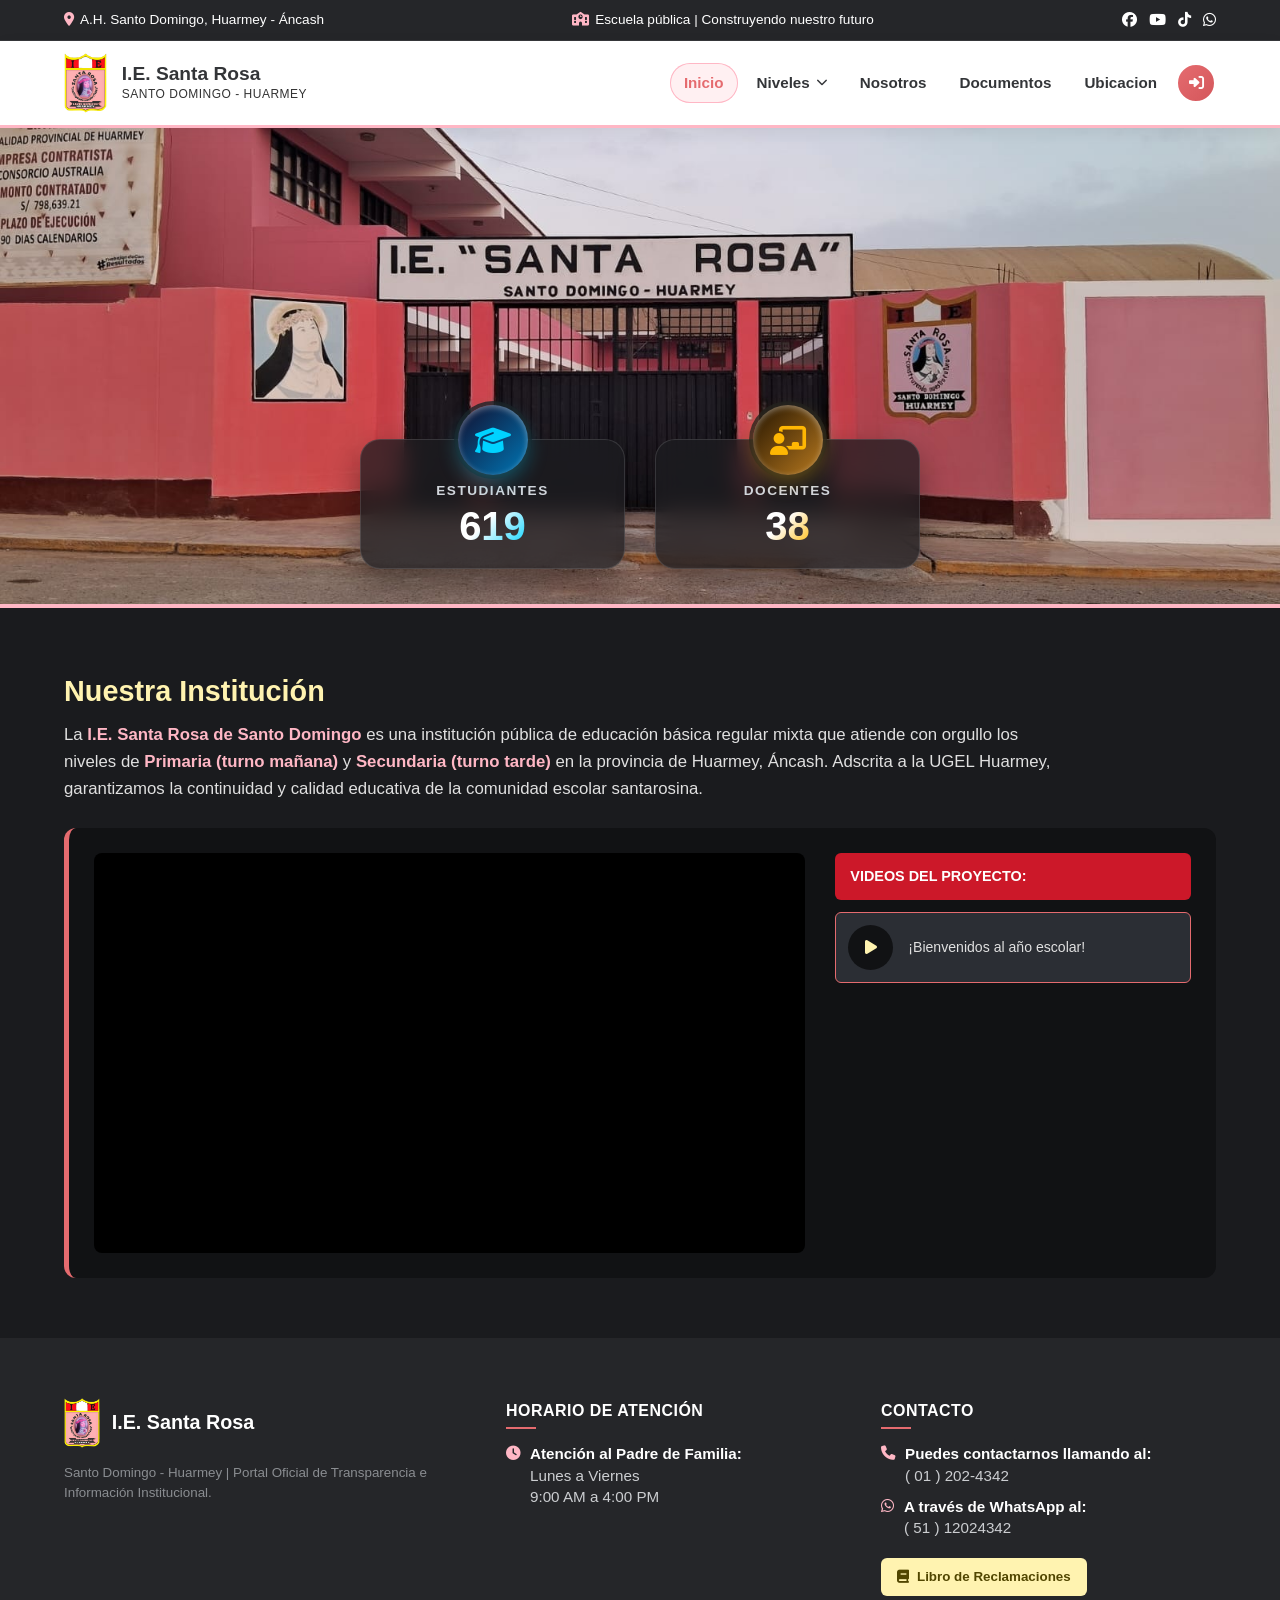
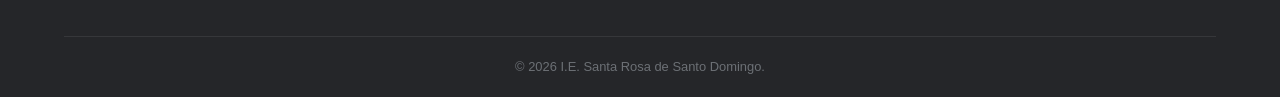
==== commit 9036eead: "Update student and teacher counter values and video link" ====
--- a/index.html
+++ b/index.html
@@ -73,7 +73,7 @@
                 </div>
                 <div class="elementor-counter-title">Estudiantes</div>
                 <div class="elementor-counter-number-wrapper">
-                    <span class="elementor-counter-number num-student" data-duration="2000" data-to-value="680" data-from-value="0">0</span>
+                    <span class="elementor-counter-number num-student" data-duration="2000" data-to-value="800" data-from-value="0">0</span>
                 </div>
             </div>
 
@@ -83,7 +83,7 @@
                 </div>
                 <div class="elementor-counter-title">Docentes</div>
                 <div class="elementor-counter-number-wrapper">
-                    <span class="elementor-counter-number num-teacher" data-duration="2000" data-to-value="25" data-from-value="0">0</span>
+                    <span class="elementor-counter-number num-teacher" data-duration="2000" data-to-value="50" data-from-value="0">0</span>
                 </div>
             </div>
         </div>
@@ -97,7 +97,7 @@
             </div>
             <div class="ucv-video-layout">
                 <div class="video-player-box">
-                    <iframe id="ucv-main-player" src="https://www.youtube.com/embed/p3X_S65pGZ8?enablejsapi=1" title="Reproductor" allowfullscreen></iframe>
+                    <iframe id="ucv-main-player" src="https://www.youtube.com/watch?v=L58S46jZt0o&t=761s" title="Reproductor" allowfullscreen></iframe>
                 </div>
                 <div class="ucv-playlist-side">
                     <div class="playlist-header-title">Videos del Proyecto:</div>
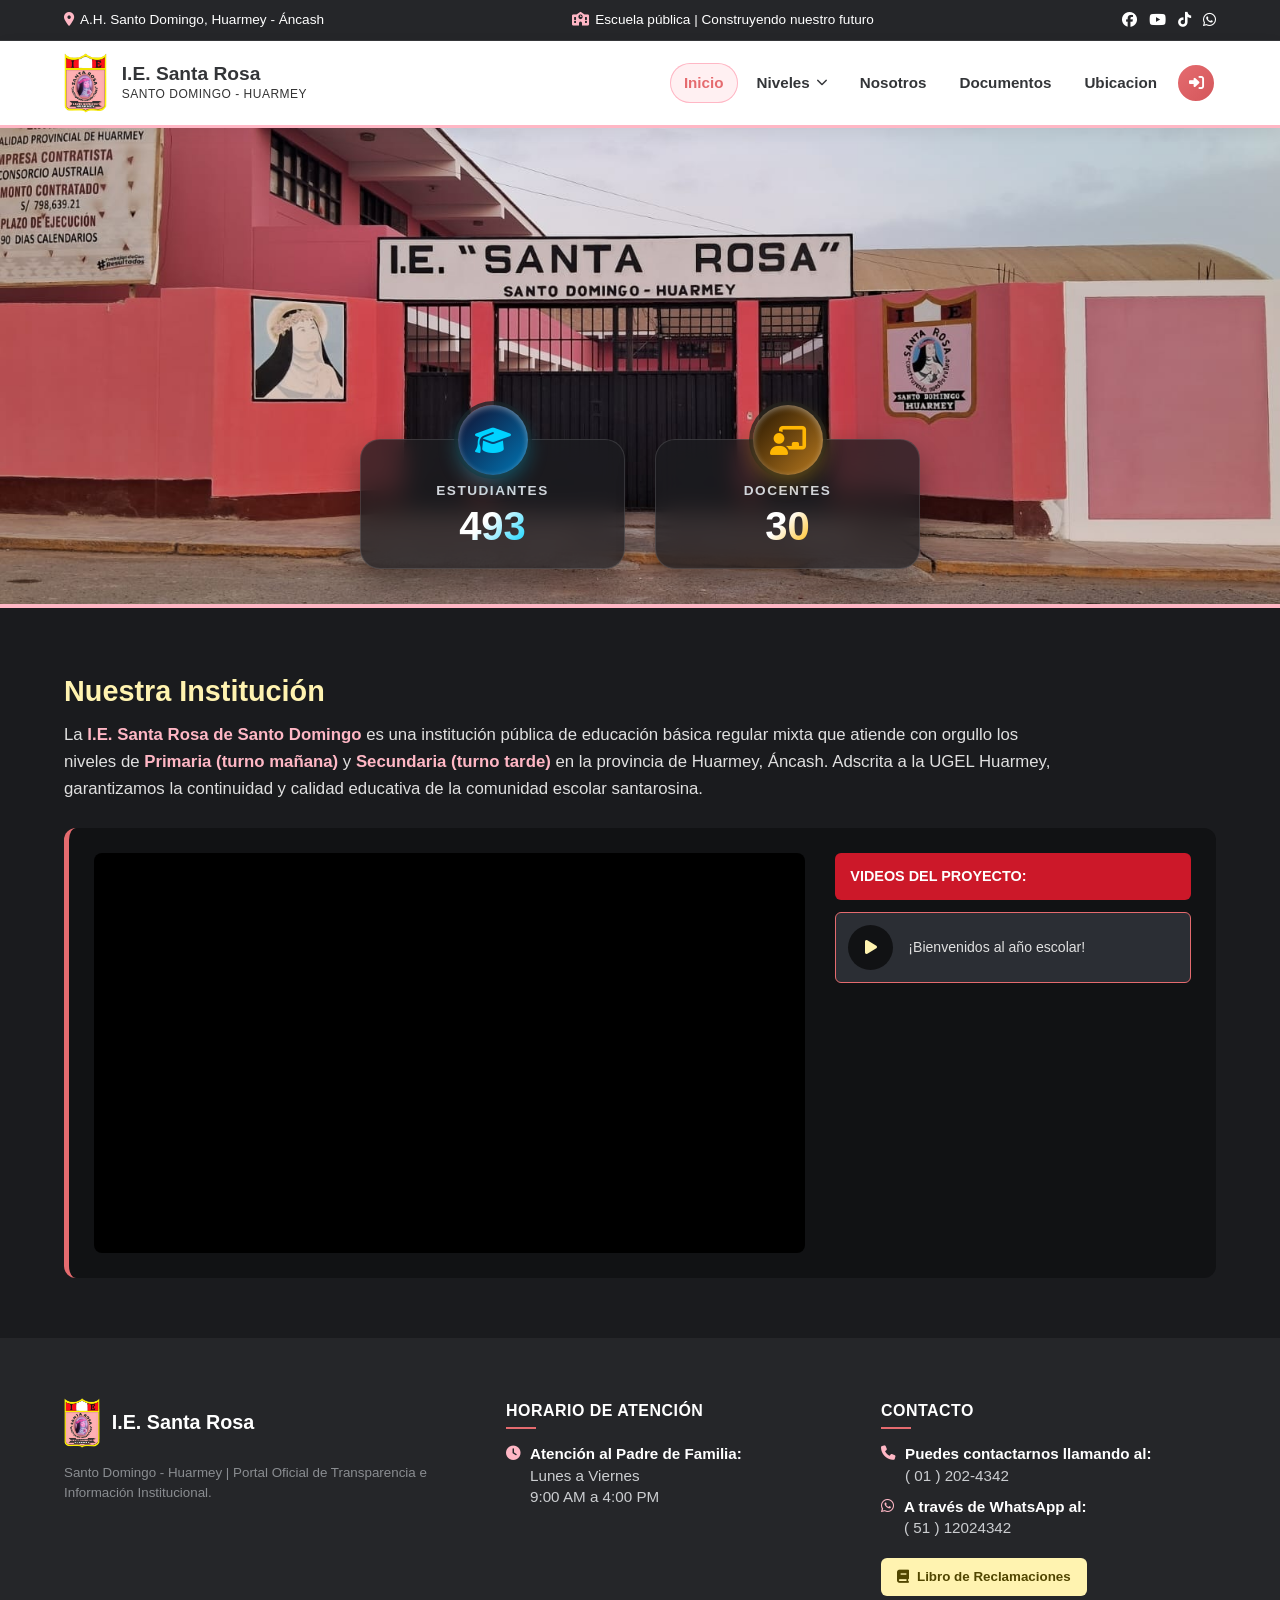
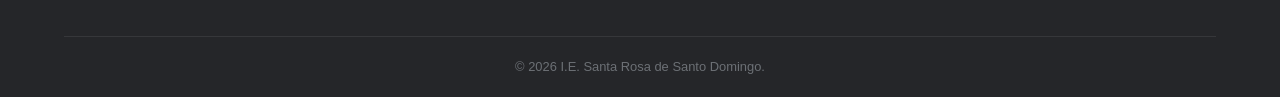
==== commit a361ec88: "Update YouTube video link in index.html" ====
--- a/index.html
+++ b/index.html
@@ -97,7 +97,7 @@
             </div>
             <div class="ucv-video-layout">
                 <div class="video-player-box">
-                    <iframe id="ucv-main-player" src="https://www.youtube.com/watch?v=L58S46jZt0o&t=761s" title="Reproductor" allowfullscreen></iframe>
+                    <iframe id="ucv-main-player" src="https://youtu.be/L58S46jZt0o?si=wYWTb3TOtW8BfyW7" title="Reproductor" allowfullscreen></iframe>
                 </div>
                 <div class="ucv-playlist-side">
                     <div class="playlist-header-title">Videos del Proyecto:</div>
